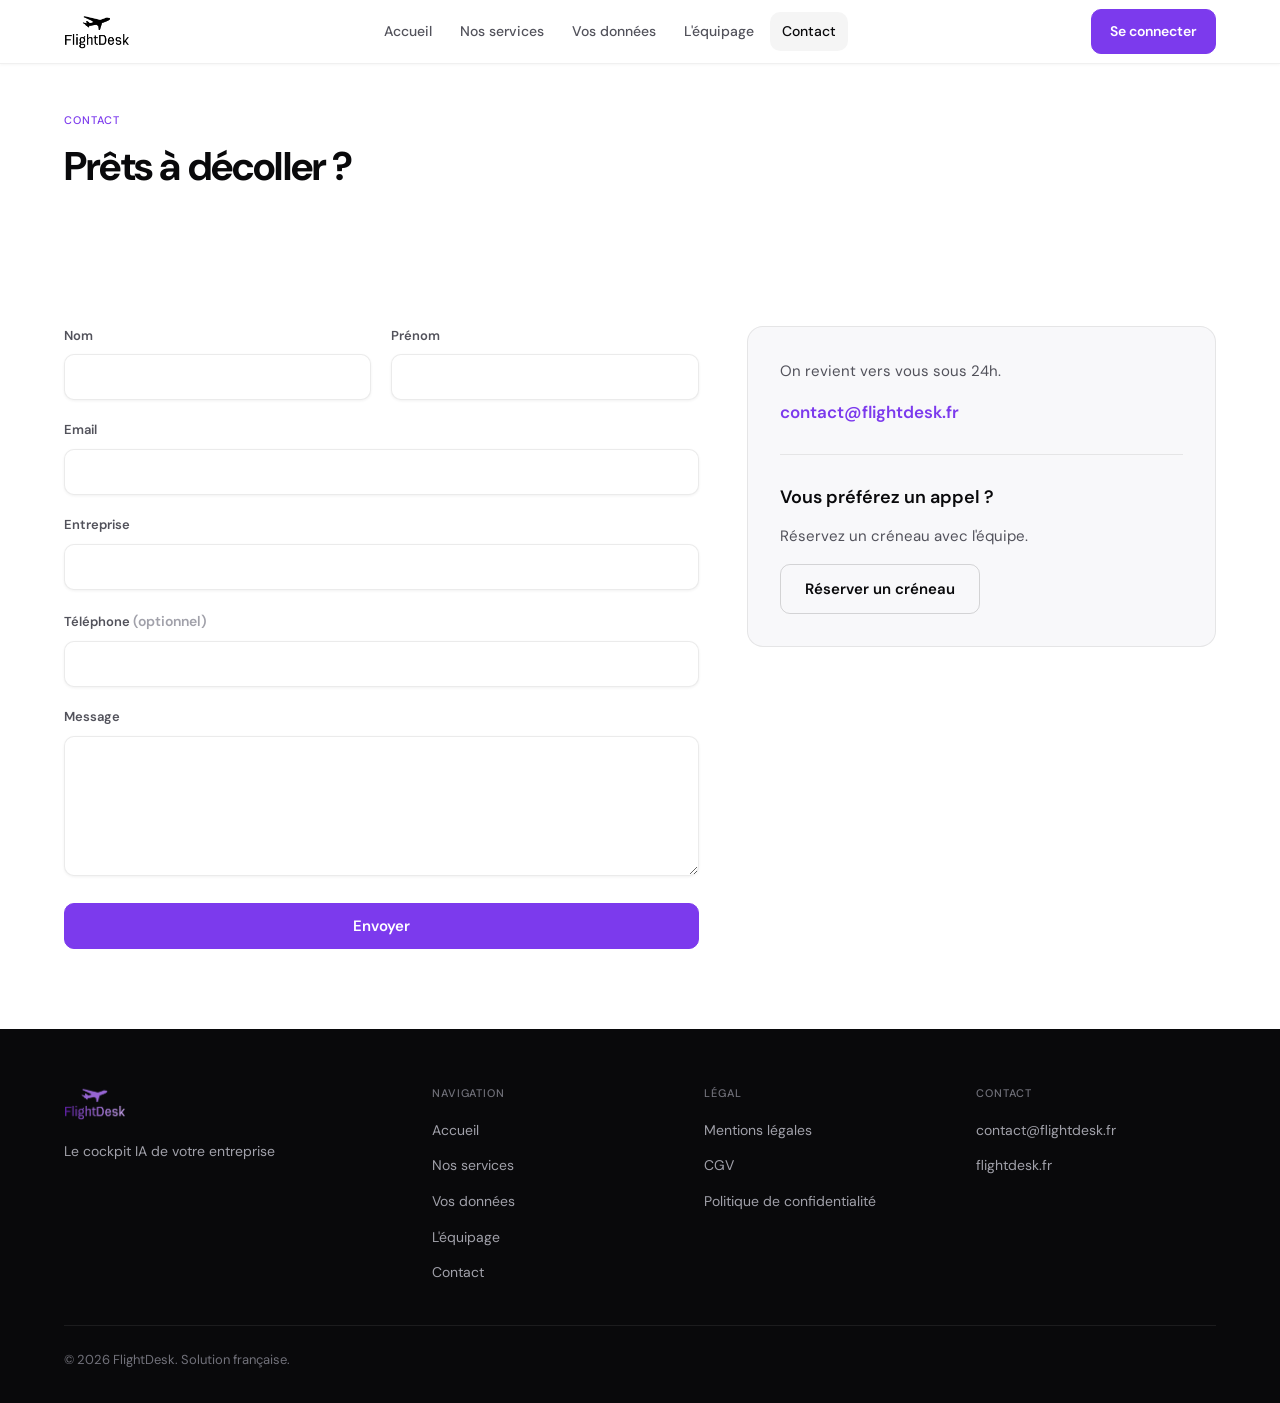
==== contact.html @ d6506a6b "fix: retrait texte Flight/Desk cockpit, cadrage hero, logo footer Co-authored-by: Cursor <cursoragen" ====
<!DOCTYPE html>
<html lang="fr">
<head>
  <meta charset="UTF-8">
  <meta name="viewport" content="width=device-width, initial-scale=1.0">
  <title>Contact | FlightDesk</title>
  <meta name="description" content="Contactez FlightDesk. Réponse sous 24h. Formulaire ou rendez-vous téléphonique.">
  <link rel="icon" type="image/png" href="favicon.png">
  <link rel="icon" type="image/x-icon" href="favicon.ico">
  <link rel="preconnect" href="https://fonts.googleapis.com">
  <link rel="preconnect" href="https://fonts.gstatic.com" crossorigin>
  <link href="https://fonts.googleapis.com/css2?family=DM+Sans:ital,opsz,wght@0,9..40,300..800;1,9..40,300..800&display=swap" rel="stylesheet">
  <link rel="stylesheet" href="style.css">
</head>
<body class="page-inner">

<header class="site-header is-scrolled">
  <div class="header-inner">
    <a href="index.html" class="logo">
      <img src="assets/logo-flightdesk.png" alt="FlightDesk" height="40">
    </a>
    <button class="nav-toggle" type="button" aria-expanded="false" aria-controls="site-nav" aria-label="Menu">
      <span></span><span></span><span></span>
    </button>
    <nav id="site-nav" class="site-nav" aria-label="Principale">
      <ul class="nav-list">
        <li><a href="index.html">Accueil</a></li>
        <li><a href="services.html">Nos services</a></li>
        <li><a href="securite.html">Vos données</a></li>
        <li><a href="equipe.html">L'équipage</a></li>
        <li><a href="contact.html" class="is-active">Contact</a></li>
      </ul>
      <a href="https://flightdesk.fr" class="btn btn-primary btn-sm header-cta-mobile" target="_blank" rel="noopener noreferrer">Se connecter</a>
    </nav>
    <a href="https://flightdesk.fr" class="btn btn-primary btn-sm header-cta" target="_blank" rel="noopener noreferrer">Se connecter</a>
  </div>
</header>

<main>
  <section class="page-hero fade-up">
    <div class="container">
      <div class="section-label">Contact</div>
      <h1 class="section-title">Prêts à décoller ?</h1>
    </div>
  </section>

  <section class="section fade-up">
    <div class="container">
      <div class="contact-layout">
        <form class="contact-form" action="#" method="post">
          <div class="form-row">
            <div class="form-group">
              <label for="nom">Nom</label>
              <input type="text" id="nom" name="nom" required autocomplete="family-name">
            </div>
            <div class="form-group">
              <label for="prenom">Prénom</label>
              <input type="text" id="prenom" name="prenom" required autocomplete="given-name">
            </div>
          </div>
          <div class="form-group">
            <label for="email">Email</label>
            <input type="email" id="email" name="email" required autocomplete="email">
          </div>
          <div class="form-group">
            <label for="entreprise">Entreprise</label>
            <input type="text" id="entreprise" name="entreprise" required autocomplete="organization">
          </div>
          <div class="form-group">
            <label for="telephone">Téléphone <span class="form-hint">(optionnel)</span></label>
            <input type="tel" id="telephone" name="telephone" autocomplete="tel">
          </div>
          <div class="form-group">
            <label for="message">Message</label>
            <textarea id="message" name="message" required></textarea>
          </div>
          <button type="button" class="btn btn-primary">Envoyer</button>
        </form>

        <aside class="contact-aside">
          <div class="contact-block">
            <p>On revient vers vous sous 24h.</p>
            <a href="mailto:contact@flightdesk.fr" class="contact-email">contact@flightdesk.fr</a>
          </div>
          <div class="contact-block">
            <h3>Vous préférez un appel ?</h3>
            <p>Réservez un créneau avec l'équipe.</p>
            <a href="#" class="btn btn-secondary">Réserver un créneau</a>
          </div>
        </aside>
      </div>
    </div>
  </section>
</main>

<footer class="site-footer">
  <div class="container">
    <div class="footer-grid">
      <div class="footer-brand">
        <a href="index.html" class="logo">
          <img src="assets/logo-flightdesk.png" alt="FlightDesk" height="36">
        </a>
        <p class="footer-tagline">Le cockpit IA de votre entreprise</p>
      </div>
      <div class="footer-links">
        <h4>Navigation</h4>
        <ul>
          <li><a href="index.html">Accueil</a></li>
          <li><a href="services.html">Nos services</a></li>
          <li><a href="securite.html">Vos données</a></li>
          <li><a href="equipe.html">L'équipage</a></li>
          <li><a href="contact.html">Contact</a></li>
        </ul>
      </div>
      <div class="footer-links">
        <h4>Légal</h4>
        <ul>
          <li><a href="#">Mentions légales</a></li>
          <li><a href="#">CGV</a></li>
          <li><a href="#">Politique de confidentialité</a></li>
        </ul>
      </div>
      <div class="footer-links">
        <h4>Contact</h4>
        <ul>
          <li><a href="mailto:contact@flightdesk.fr">contact@flightdesk.fr</a></li>
          <li><a href="https://flightdesk.fr" target="_blank" rel="noopener noreferrer">flightdesk.fr</a></li>
        </ul>
      </div>
    </div>
    <div class="footer-bottom">
      <span>© 2026 FlightDesk. Solution française.</span>
    </div>
  </div>
</footer>

<script src="main.js"></script>
</body>
</html>
---- style.css ----
/* FlightDesk · Thème clair */

*, *::before, *::after {
  box-sizing: border-box;
  margin: 0;
  padding: 0;
}

:root {
  --bg-base: #ffffff;
  --bg-alt: #f8f8fa;
  --bg-card: #ffffff;
  --bg-accent-subtle: rgba(124, 58, 237, 0.06);
  --accent: #7c3aed;
  --accent-hover: #6d28d9;
  --accent-light: #d3abfe;
  --text-primary: #09090b;
  --text-secondary: #52525b;
  --text-muted: #a1a1aa;
  --border: rgba(0, 0, 0, 0.08);
  --border-hover: rgba(124, 58, 237, 0.3);
  --shadow-card: 0 1px 3px rgba(0, 0, 0, 0.06);
  --shadow-hover: 0 4px 20px rgba(124, 58, 237, 0.08);
  --radius: 10px;
  --radius-card: 16px;
  --font: 'DM Sans', system-ui, -apple-system, sans-serif;
  --nav-h: 64px;
  --container: 1200px;
  --footer-bg: #09090b;
  --stagger-step: 80ms;
}

html {
  scroll-behavior: smooth;
}

body {
  background: var(--bg-base);
  color: var(--text-primary);
  font-family: var(--font);
  font-size: 16px;
  font-weight: 400;
  line-height: 1.6;
  overflow-x: hidden;
}

a {
  color: inherit;
  text-decoration: none;
}

img {
  max-width: 100%;
  display: block;
}

.container {
  width: 100%;
  max-width: var(--container);
  margin: 0 auto;
  padding: 0 24px;
}

/* Header */
.site-header {
  position: fixed;
  top: 0;
  left: 0;
  right: 0;
  z-index: 200;
  height: var(--nav-h);
  display: flex;
  align-items: center;
  background: transparent;
  border-bottom: 1px solid transparent;
  transition: background 0.35s ease, border-color 0.35s ease, box-shadow 0.35s ease;
}

.site-header.is-scrolled {
  background: rgba(255, 255, 255, 0.96);
  backdrop-filter: blur(12px);
  -webkit-backdrop-filter: blur(12px);
  border-bottom-color: rgba(0, 0, 0, 0.06);
  box-shadow: 0 1px 3px rgba(0, 0, 0, 0.04);
}

.header-inner {
  display: flex;
  align-items: center;
  justify-content: space-between;
  gap: 16px;
  width: 100%;
  max-width: var(--container);
  margin: 0 auto;
  padding: 0 24px;
}

.logo {
  display: inline-flex;
  align-items: center;
  flex-shrink: 0;
  line-height: 0;
}

.logo img {
  display: block;
  height: 38px;
  width: auto;
  transition: filter 0.3s ease;
}

.site-header.is-scrolled .logo img {
  filter: brightness(0);
}

.brand {
  display: inline-flex;
  align-items: center;
  gap: 10px;
  font-weight: 700;
  font-size: 18px;
  letter-spacing: -0.02em;
  flex-shrink: 0;
  transition: color 0.35s ease;
}

.brand svg {
  flex-shrink: 0;
  transition: color 0.35s ease;
}

.page-home .site-header:not(.is-scrolled) .nav-list a {
  color: rgba(255, 255, 255, 0.88);
}

.page-home .site-header:not(.is-scrolled) .nav-list a:hover,
.page-home .site-header:not(.is-scrolled) .nav-list a.is-active {
  color: #fff;
  background: rgba(255, 255, 255, 0.1);
}

.page-home .site-header:not(.is-scrolled) .nav-toggle {
  border-color: rgba(255, 255, 255, 0.25);
  color: #fff;
}

.site-header.is-scrolled .brand,
.site-header.is-scrolled .brand svg {
  color: var(--text-primary);
}

.site-header.is-scrolled .brand svg {
  color: var(--accent);
}

.page-inner .site-header .logo img {
  filter: brightness(0);
}

.nav-toggle {
  display: flex;
  flex-direction: column;
  justify-content: center;
  gap: 5px;
  width: 40px;
  height: 40px;
  padding: 8px;
  background: transparent;
  border: 1px solid var(--border);
  border-radius: var(--radius);
  cursor: pointer;
  color: var(--text-primary);
  transition: border-color 0.35s ease, color 0.35s ease;
}

.nav-toggle span {
  display: block;
  height: 2px;
  width: 100%;
  background: currentColor;
  border-radius: 1px;
  transition: transform 0.2s ease, opacity 0.2s ease;
}

.nav-toggle[aria-expanded="true"] span:nth-child(1) {
  transform: translateY(7px) rotate(45deg);
}

.nav-toggle[aria-expanded="true"] span:nth-child(2) {
  opacity: 0;
}

.nav-toggle[aria-expanded="true"] span:nth-child(3) {
  transform: translateY(-7px) rotate(-45deg);
}

.site-nav {
  display: none;
}

.site-nav.is-open {
  display: flex;
}

.nav-list {
  list-style: none;
  display: flex;
  flex-direction: column;
  gap: 4px;
}

.nav-list a {
  display: block;
  padding: 10px 14px;
  font-size: 15px;
  font-weight: 500;
  color: var(--text-secondary);
  border-radius: var(--radius);
  transition: color 0.15s ease, background 0.15s ease;
}

.nav-list a:hover,
.nav-list a.is-active {
  color: var(--text-primary);
  background: rgba(0, 0, 0, 0.04);
}

.header-cta {
  display: none;
}

.btn {
  display: inline-flex;
  align-items: center;
  justify-content: center;
  gap: 8px;
  font-family: var(--font);
  font-size: 15px;
  font-weight: 600;
  padding: 12px 24px;
  border-radius: var(--radius);
  border: 1px solid transparent;
  cursor: pointer;
  transition: background 0.15s ease, border-color 0.15s ease, transform 0.15s ease, box-shadow 0.2s ease;
  text-decoration: none;
}

.btn-primary {
  color: #fff;
  background: var(--accent);
  border-color: var(--accent);
}

.btn-primary:hover {
  background: var(--accent-hover);
  border-color: var(--accent-hover);
  transform: translateY(-1px);
  box-shadow: var(--shadow-hover);
}

.btn-secondary {
  color: var(--text-primary);
  background: transparent;
  border-color: rgba(0, 0, 0, 0.15);
}

.btn-secondary:hover {
  background: rgba(0, 0, 0, 0.03);
  border-color: rgba(0, 0, 0, 0.22);
}

.hero .btn-secondary {
  color: #fff;
  border-color: rgba(255, 255, 255, 0.35);
}

.hero .btn-secondary:hover {
  background: rgba(255, 255, 255, 0.08);
  border-color: rgba(255, 255, 255, 0.5);
}

.btn-white {
  color: var(--accent);
  background: #fff;
  border-color: #fff;
}

.btn-white:hover {
  background: #f4f4f5;
  transform: translateY(-1px);
}

.btn-sm {
  font-size: 14px;
  padding: 10px 18px;
}

@media (max-width: 899px) {
  .site-nav {
    position: fixed;
    top: var(--nav-h);
    left: 0;
    right: 0;
    bottom: 0;
    flex-direction: column;
    padding: 24px;
    background: var(--bg-base);
    border-top: 1px solid var(--border);
    overflow-y: auto;
  }

  .site-nav.is-open .header-cta-mobile {
    margin-top: auto;
    padding-top: 24px;
  }

  .site-nav.is-open {
    background: var(--bg-base);
  }

  .site-nav.is-open .nav-list a {
    color: var(--text-secondary);
  }

  .site-nav.is-open .nav-list a:hover,
  .site-nav.is-open .nav-list a.is-active {
    color: var(--text-primary);
    background: rgba(0, 0, 0, 0.04);
  }
}

@media (min-width: 900px) {
  .nav-toggle {
    display: none;
  }

  .site-nav {
    display: flex;
    align-items: center;
    gap: 8px;
    position: static;
    padding: 0;
    background: none;
    border: none;
    overflow: visible;
  }

  .nav-list {
    flex-direction: row;
    gap: 4px;
  }

  .nav-list a {
    padding: 8px 12px;
    font-size: 14px;
  }

  .header-cta {
    display: inline-flex;
  }

  .header-cta-mobile {
    display: none;
  }
}

/* Main */
.page-inner main {
  padding-top: var(--nav-h);
}

.page-home main {
  padding-top: 0;
}

/* Typography */
.section-label {
  font-size: 11px;
  font-weight: 500;
  letter-spacing: 0.08em;
  text-transform: uppercase;
  color: var(--accent);
  margin-bottom: 12px;
}

.section-title {
  font-weight: 600;
  font-size: clamp(24px, 4vw, 36px);
  line-height: 1.2;
  letter-spacing: -0.02em;
  color: var(--text-primary);
  margin-bottom: 16px;
}

.section-lead {
  font-size: 16px;
  line-height: 1.6;
  color: var(--text-secondary);
  max-width: 640px;
}

.page-hero {
  padding: 48px 0 40px;
  background: var(--bg-base);
}

.page-hero .section-title {
  font-size: clamp(28px, 4.5vw, 40px);
  font-weight: 700;
}

/* Sections */
.section {
  padding: 80px 0;
  background: var(--bg-base);
}

.section-alt {
  padding: 80px 0;
  background: var(--bg-alt);
}

.section-header {
  margin-bottom: 48px;
}

.section-header.center {
  text-align: center;
}

.section-header.center .section-lead {
  margin-left: auto;
  margin-right: auto;
}

/* Hero fullscreen */
.hero {
  position: relative;
  width: 100%;
  height: 100vh;
  min-height: 100vh;
  overflow: hidden;
  background: #05070d;
  isolation: isolate;
}

.hero-media {
  position: absolute;
  inset: 0;
  z-index: 0;
  overflow: hidden;
  pointer-events: none;
}

.hero-media iframe {
  position: absolute;
  top: 0;
  left: 50%;
  width: 100vw;
  height: 100vh;
  min-width: 177.78vh;
  min-height: 56.25vw;
  transform: translateX(-50%);
  transform-origin: top center;
  border: 0;
  pointer-events: none;
}

.hero-media-shield {
  position: absolute;
  inset: 0;
  z-index: 1;
  pointer-events: none;
}

.hero-inner {
  position: relative;
  z-index: 4;
  display: flex;
  align-items: center;
  width: 100%;
  max-width: var(--container);
  min-height: 100vh;
  margin: 0 auto;
  padding: calc(var(--nav-h) + 48px) 24px 80px;
}

.hero-copy {
  max-width: 620px;
  padding: clamp(28px, 4vw, 44px);
  border-radius: 20px;
  background: rgba(6, 8, 16, 0.55);
  backdrop-filter: blur(20px);
  -webkit-backdrop-filter: blur(20px);
  border: 1px solid rgba(255, 255, 255, 0.08);
  box-shadow: 0 24px 64px rgba(0, 0, 0, 0.35);
}

.hero-copy h1 {
  font-weight: 800;
  font-size: clamp(2rem, 5vw, 3.5rem);
  line-height: 1.05;
  letter-spacing: -0.02em;
  color: #fff;
  margin-bottom: 20px;
}

.hero-copy .hero-sub {
  font-size: clamp(1rem, 2vw, 1.125rem);
  font-weight: 400;
  line-height: 1.6;
  color: rgba(255, 255, 255, 0.75);
  margin-bottom: 32px;
  max-width: 520px;
}

.hero-cta-row {
  display: flex;
  flex-wrap: wrap;
  gap: 12px;
}

.hero-bottom-fade {
  position: absolute;
  left: 0;
  right: 0;
  bottom: 0;
  height: 120px;
  z-index: 3;
  pointer-events: none;
  background: linear-gradient(to bottom, transparent, var(--bg-base));
}

@media (max-width: 767px) {
  .hero-inner {
    align-items: flex-end;
    padding-bottom: 64px;
  }

  .hero-copy {
    width: 100%;
    max-width: 100%;
  }
}

/* Stats */
.stats-grid {
  display: grid;
  gap: 20px;
  grid-template-columns: 1fr;
}

.stat-card {
  background: var(--bg-card);
  border: 1px solid var(--border);
  border-radius: var(--radius-card);
  padding: 32px;
  box-shadow: var(--shadow-card);
}

.stat-value {
  font-size: clamp(1.75rem, 4vw, 2.5rem);
  font-weight: 800;
  letter-spacing: -0.03em;
  color: var(--accent);
  line-height: 1.1;
  margin-bottom: 10px;
}

.stat-label {
  font-size: 15px;
  color: var(--text-secondary);
  line-height: 1.55;
}

.stat-source {
  font-size: 12px;
  color: var(--text-muted);
  margin-top: 14px;
}

.highlight-box {
  margin-top: 32px;
  background: var(--bg-card);
  border: 1px solid var(--border-hover);
  border-radius: var(--radius-card);
  padding: 32px;
  box-shadow: var(--shadow-card);
}

.highlight-box h3 {
  font-size: 20px;
  font-weight: 600;
  margin-bottom: 20px;
}

.highlight-list {
  list-style: none;
  display: flex;
  flex-direction: column;
  gap: 12px;
}

.highlight-list li {
  font-size: 15px;
  color: var(--text-secondary);
  padding-left: 20px;
  position: relative;
}

.highlight-list li::before {
  content: '';
  position: absolute;
  left: 0;
  top: 0.55em;
  width: 6px;
  height: 6px;
  border-radius: 50%;
  background: var(--accent);
}

.highlight-source {
  font-size: 12px;
  color: var(--text-muted);
  margin-top: 20px;
}

@media (min-width: 768px) {
  .stats-grid {
    grid-template-columns: repeat(3, 1fr);
  }
}

/* Cards */
.cards-grid {
  display: grid;
  gap: 20px;
  grid-template-columns: 1fr;
}

.card {
  background: var(--bg-card);
  border: 1px solid var(--border);
  border-radius: var(--radius-card);
  padding: 32px;
  box-shadow: var(--shadow-card);
  transition: border-color 0.2s ease, box-shadow 0.2s ease;
}

.card:hover {
  border-color: var(--border-hover);
  box-shadow: var(--shadow-hover);
}

.card-featured {
  background: var(--bg-accent-subtle);
  border-color: rgba(124, 58, 237, 0.15);
}

.card-icon {
  width: 44px;
  height: 44px;
  display: flex;
  align-items: center;
  justify-content: center;
  border-radius: var(--radius);
  background: var(--bg-accent-subtle);
  color: var(--accent);
  margin-bottom: 16px;
  font-size: 12px;
  font-weight: 700;
  letter-spacing: 0.04em;
}

.card h3 {
  font-size: 18px;
  font-weight: 600;
  margin-bottom: 10px;
}

.card p {
  font-size: 15px;
  color: var(--text-secondary);
  line-height: 1.6;
}

@media (min-width: 640px) {
  .cards-grid.cols-2 {
    grid-template-columns: repeat(2, 1fr);
  }

  .cards-grid.cols-3 {
    grid-template-columns: repeat(3, 1fr);
  }
}

/* Steps */
.steps-grid {
  display: grid;
  gap: 24px;
  grid-template-columns: 1fr;
}

.step-card {
  background: var(--bg-card);
  border: 1px solid var(--border);
  border-radius: var(--radius-card);
  padding: 32px;
  box-shadow: var(--shadow-card);
}

.step-num {
  font-size: 48px;
  font-weight: 800;
  color: rgba(124, 58, 237, 0.15);
  line-height: 1;
  margin-bottom: 16px;
}

.step-card h3 {
  font-size: 20px;
  font-weight: 600;
  margin-bottom: 12px;
}

.step-card p {
  color: var(--text-secondary);
  font-size: 15px;
}

@media (min-width: 768px) {
  .steps-grid {
    grid-template-columns: repeat(3, 1fr);
  }
}

/* Agents detail */
.agent-detail-grid {
  display: grid;
  gap: 24px;
}

.agent-detail-card {
  background: var(--bg-card);
  border: 1px solid var(--border);
  border-radius: var(--radius-card);
  padding: 32px;
  box-shadow: var(--shadow-card);
}

.agent-detail-card .card-icon {
  margin-bottom: 20px;
}

.agent-detail-card h3 {
  font-size: 20px;
  font-weight: 600;
  margin-bottom: 12px;
}

.agent-detail-card p {
  font-size: 15px;
  color: var(--text-secondary);
  line-height: 1.65;
}

.deploy-note {
  text-align: center;
  font-size: 17px;
  color: var(--text-secondary);
  max-width: 720px;
  margin: 0 auto;
  line-height: 1.65;
}

/* Security */
.security-grid {
  display: grid;
  gap: 24px;
}

.security-card {
  background: var(--bg-card);
  border: 1px solid var(--border);
  border-radius: var(--radius-card);
  padding: 32px;
  box-shadow: var(--shadow-card);
}

.sec-badge {
  display: inline-flex;
  align-items: center;
  justify-content: center;
  min-width: 48px;
  height: 32px;
  padding: 0 12px;
  font-size: 11px;
  font-weight: 700;
  letter-spacing: 0.06em;
  text-transform: uppercase;
  color: var(--accent);
  background: var(--bg-accent-subtle);
  border: 1px solid rgba(124, 58, 237, 0.2);
  border-radius: var(--radius);
  margin-bottom: 16px;
}

.security-card h3 {
  font-size: 20px;
  font-weight: 600;
  margin-bottom: 12px;
}

.security-card p {
  font-size: 15px;
  color: var(--text-secondary);
  line-height: 1.65;
}

.french-badge {
  display: flex;
  align-items: center;
  justify-content: center;
  gap: 10px;
  margin-top: 48px;
  padding: 20px 24px;
  font-size: 15px;
  color: var(--text-secondary);
  background: var(--bg-card);
  border: 1px solid var(--border);
  border-radius: var(--radius-card);
  box-shadow: var(--shadow-card);
}

.french-flag {
  font-size: 20px;
  line-height: 1;
}

/* Team */
.team-grid {
  display: grid;
  gap: 24px;
  grid-template-columns: 1fr;
}

.team-card {
  background: var(--bg-card);
  border: 1px solid var(--border);
  border-radius: var(--radius-card);
  padding: 32px;
  box-shadow: var(--shadow-card);
  display: flex;
  flex-direction: column;
  gap: 20px;
}

.team-card-top {
  display: flex;
  gap: 20px;
  align-items: flex-start;
}

.team-avatar {
  width: 80px;
  height: 80px;
  border-radius: 50%;
  background: linear-gradient(135deg, var(--accent), #a855f7);
  display: flex;
  align-items: center;
  justify-content: center;
  font-weight: 700;
  font-size: 24px;
  color: #fff;
  flex-shrink: 0;
}

.team-name {
  font-size: 20px;
  font-weight: 600;
  margin-bottom: 4px;
}

.team-role {
  font-size: 13px;
  font-weight: 600;
  color: var(--accent);
}

.team-bio {
  font-size: 15px;
  color: var(--text-secondary);
  line-height: 1.65;
}

.team-link {
  display: inline-flex;
  align-items: center;
  gap: 8px;
  font-size: 14px;
  font-weight: 600;
  color: var(--accent);
  margin-top: auto;
}

.team-link:hover {
  color: var(--accent-hover);
}

@media (min-width: 640px) {
  .team-grid {
    grid-template-columns: repeat(2, 1fr);
  }

  .agent-detail-grid {
    grid-template-columns: repeat(2, 1fr);
  }
}

/* Contact */
.contact-layout {
  display: grid;
  gap: 48px;
  grid-template-columns: 1fr;
}

.contact-form {
  display: flex;
  flex-direction: column;
  gap: 20px;
}

.form-row {
  display: grid;
  gap: 20px;
  grid-template-columns: 1fr;
}

.form-group label {
  display: block;
  font-size: 13px;
  font-weight: 600;
  color: var(--text-secondary);
  margin-bottom: 8px;
}

.form-group input,
.form-group textarea {
  width: 100%;
  font-family: var(--font);
  font-size: 15px;
  color: var(--text-primary);
  background: var(--bg-card);
  border: 1px solid var(--border);
  border-radius: var(--radius);
  padding: 12px 16px;
  box-shadow: var(--shadow-card);
  transition: border-color 0.15s ease;
}

.form-group input:focus,
.form-group textarea:focus {
  outline: none;
  border-color: var(--border-hover);
}

.form-group textarea {
  min-height: 140px;
  resize: vertical;
}

.form-hint {
  font-size: 14px;
  color: var(--text-muted);
}

.contact-aside {
  background: var(--bg-alt);
  border: 1px solid var(--border);
  border-radius: var(--radius-card);
  padding: 32px;
}

.contact-aside h3 {
  font-size: 18px;
  font-weight: 600;
  margin-bottom: 12px;
}

.contact-aside p {
  color: var(--text-secondary);
  font-size: 15px;
  margin-bottom: 16px;
}

.contact-aside .contact-block + .contact-block {
  margin-top: 28px;
  padding-top: 28px;
  border-top: 1px solid var(--border);
}

.contact-email {
  font-size: 17px;
  font-weight: 600;
  color: var(--accent);
}

.contact-email:hover {
  color: var(--accent-hover);
}

@media (min-width: 768px) {
  .form-row {
    grid-template-columns: 1fr 1fr;
  }

  .contact-layout {
    grid-template-columns: 1.15fr 0.85fr;
    align-items: start;
  }
}

/* CTA violet */
.cta-violet {
  padding: 80px 0;
  background: var(--accent);
  text-align: center;
}

.cta-violet .section-title {
  color: #fff;
  margin-bottom: 24px;
}

.cta-violet .section-lead {
  color: rgba(255, 255, 255, 0.85);
  margin: 0 auto 28px;
}

/* Footer dark */
.site-footer {
  background: var(--footer-bg);
  color: #fafafa;
  padding: 56px 0 32px;
}

.site-footer .brand {
  color: #fff;
}

.site-footer .brand svg {
  color: var(--accent-light);
}

.site-footer .logo img {
  height: 36px;
  width: auto;
  filter: none;
}

.footer-grid {
  display: grid;
  gap: 32px;
  grid-template-columns: 1fr;
  margin-bottom: 40px;
}

.footer-tagline {
  font-size: 14px;
  color: #a1a1aa;
  max-width: 280px;
  margin-top: 12px;
  line-height: 1.5;
}

.footer-links h4 {
  font-size: 11px;
  font-weight: 500;
  letter-spacing: 0.08em;
  text-transform: uppercase;
  color: #71717a;
  margin-bottom: 14px;
}

.footer-links ul {
  list-style: none;
  display: flex;
  flex-direction: column;
  gap: 10px;
}

.footer-links a,
.footer-links span {
  font-size: 14px;
  color: #a1a1aa;
}

.footer-links a:hover {
  color: #fff;
}

.footer-bottom {
  display: flex;
  flex-wrap: wrap;
  gap: 12px 24px;
  justify-content: space-between;
  align-items: center;
  padding-top: 24px;
  border-top: 1px solid rgba(255, 255, 255, 0.08);
  font-size: 13px;
  color: #71717a;
}

@media (min-width: 768px) {
  .footer-grid {
    grid-template-columns: 1.4fr 1fr 1fr 1fr;
  }
}

/* Scroll animations */
.fade-up {
  opacity: 0;
  transform: translateY(24px);
  transition: opacity 0.55s ease, transform 0.55s ease;
}

.fade-up.is-inview {
  opacity: 1;
  transform: translateY(0);
}

.stagger-children > * {
  opacity: 0;
  transform: translateY(20px);
  transition: opacity 0.5s ease, transform 0.5s ease;
}

.stagger-children.is-inview > * {
  opacity: 1;
  transform: translateY(0);
}

.stagger-children.is-inview > *:nth-child(1) { transition-delay: calc(var(--stagger-step) * 0); }
.stagger-children.is-inview > *:nth-child(2) { transition-delay: calc(var(--stagger-step) * 1); }
.stagger-children.is-inview > *:nth-child(3) { transition-delay: calc(var(--stagger-step) * 2); }
.stagger-children.is-inview > *:nth-child(4) { transition-delay: calc(var(--stagger-step) * 3); }
.stagger-children.is-inview > *:nth-child(5) { transition-delay: calc(var(--stagger-step) * 4); }
.stagger-children.is-inview > *:nth-child(6) { transition-delay: calc(var(--stagger-step) * 5); }
.stagger-children.is-inview > *:nth-child(7) { transition-delay: calc(var(--stagger-step) * 6); }
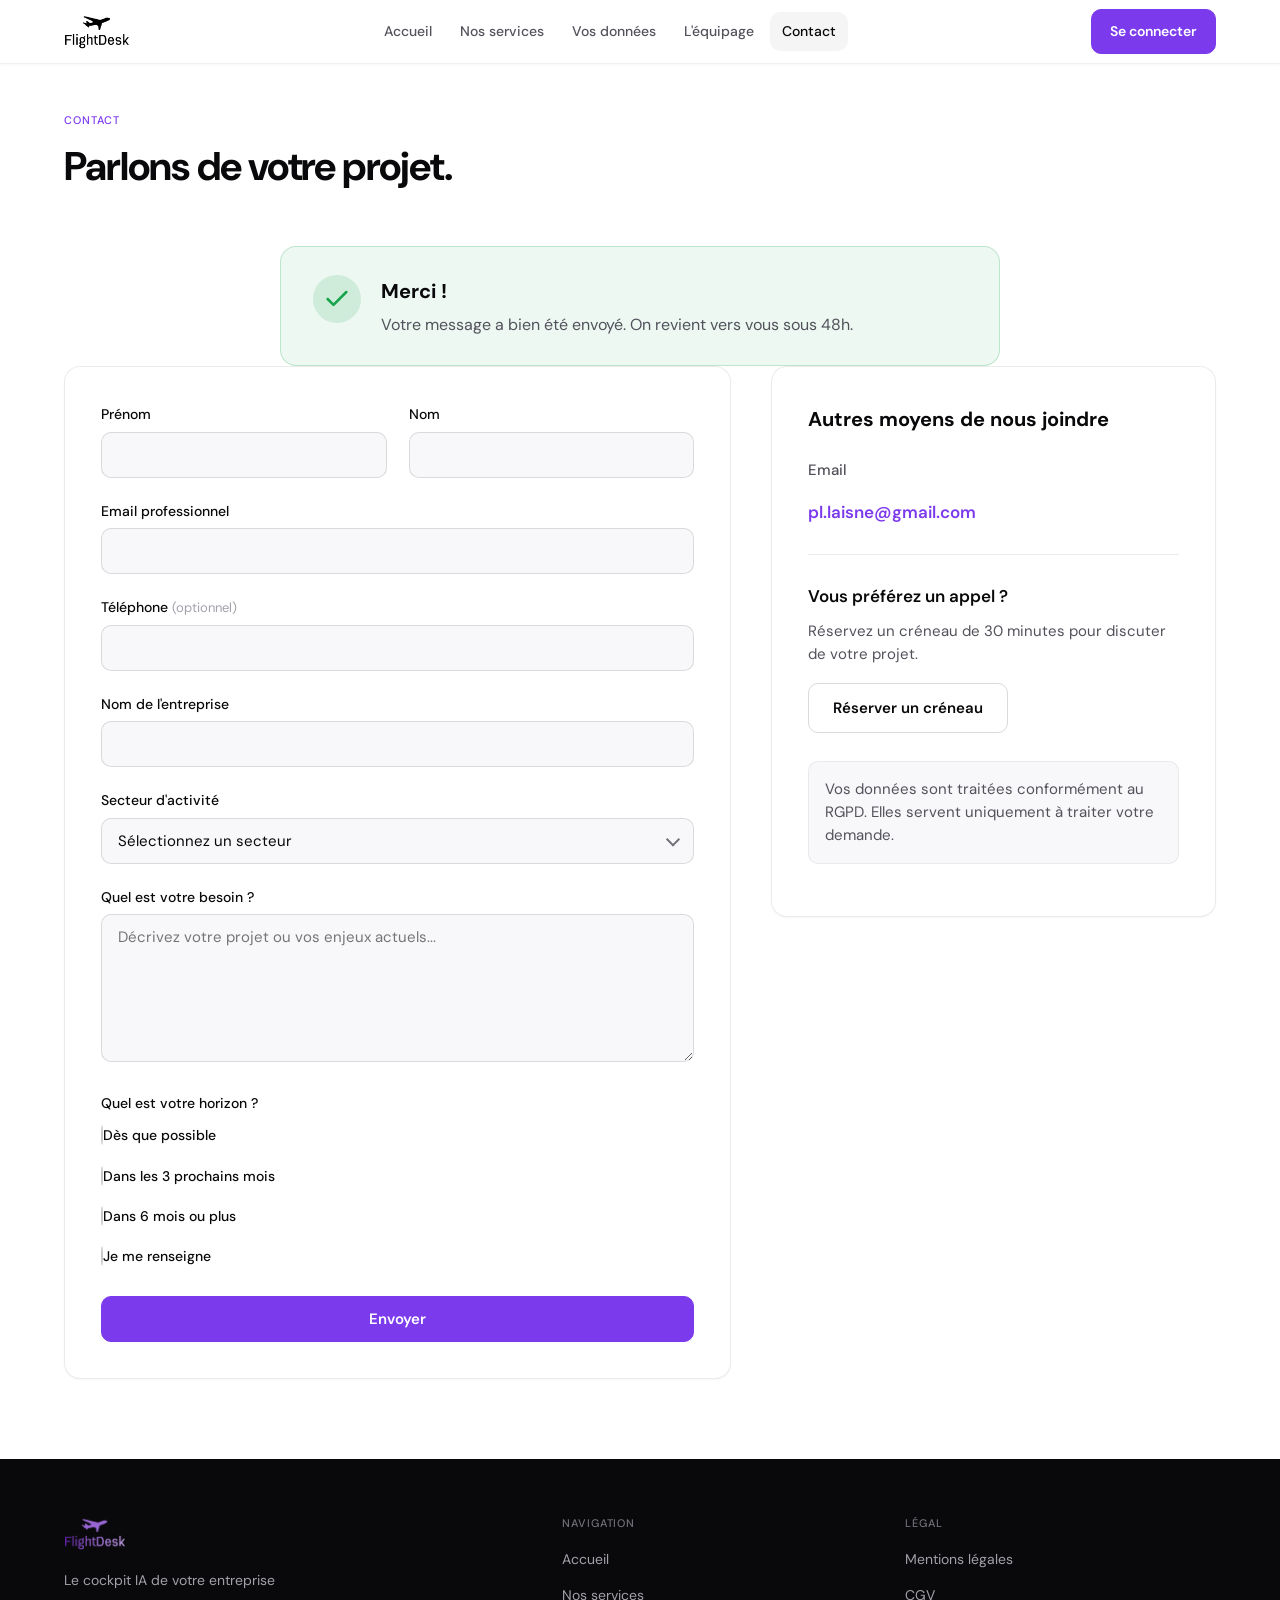
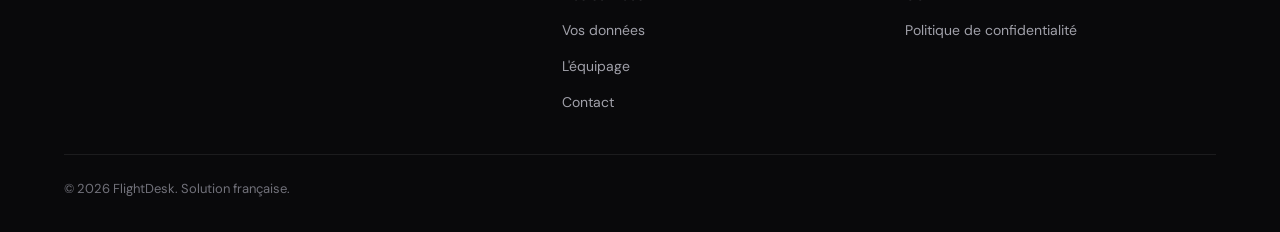
==== commit 41816426: "feat: page contact avec formulaire structuré + correction footer Co-authored-by: Cursor <cursoragent" ====
--- a/contact.html
+++ b/contact.html
@@ -4,7 +4,7 @@
   <meta charset="UTF-8">
   <meta name="viewport" content="width=device-width, initial-scale=1.0">
   <title>Contact | FlightDesk</title>
-  <meta name="description" content="Contactez FlightDesk. Réponse sous 24h. Formulaire ou rendez-vous téléphonique.">
+  <meta name="description" content="Contactez FlightDesk pour discuter de votre projet. Réponse sous 48h.">
   <link rel="icon" type="image/png" href="favicon.png">
   <link rel="icon" type="image/x-icon" href="favicon.ico">
   <link rel="preconnect" href="https://fonts.googleapis.com">
@@ -40,53 +40,128 @@
   <section class="page-hero fade-up">
     <div class="container">
       <div class="section-label">Contact</div>
-      <h1 class="section-title">Prêts à décoller ?</h1>
+      <h1 class="section-title">Parlons de votre projet.</h1>
     </div>
   </section>
 
-  <section class="section fade-up">
+  <section class="section contact-section fade-up">
     <div class="container">
-      <div class="contact-layout">
-        <form class="contact-form" action="#" method="post">
+      <!-- Affiché après redirection Formspree (?sent=1) -->
+      <div id="contact-success" class="contact-success" hidden role="status" aria-live="polite">
+        <div class="contact-success-icon" aria-hidden="true">
+          <svg width="28" height="28" viewBox="0 0 24 24" fill="none" xmlns="http://www.w3.org/2000/svg">
+            <path d="M20 6L9 17l-5-5" stroke="currentColor" stroke-width="2.2" stroke-linecap="round" stroke-linejoin="round"/>
+          </svg>
+        </div>
+        <div>
+          <h2 class="contact-success-title">Merci !</h2>
+          <p class="contact-success-text">Votre message a bien été envoyé. On revient vers vous sous 48h.</p>
+        </div>
+      </div>
+
+      <div id="contact-form-wrap" class="contact-layout">
+        <!--
+          Formspree : créer un compte sur https://formspree.io,
+          créer un formulaire, puis remplacer xplaceholder par votre ID (ex. xyzabcde).
+        -->
+        <form
+          class="contact-form contact-card"
+          action="https://formspree.io/f/xplaceholder"
+          method="POST"
+        >
+          <input type="hidden" name="_next" id="form-next" value="">
+          <input type="hidden" name="_subject" value="Nouvelle demande — FlightDesk">
+
           <div class="form-row">
+            <div class="form-group">
+              <label for="prenom">Prénom</label>
+              <input type="text" id="prenom" name="prenom" required autocomplete="given-name">
+            </div>
             <div class="form-group">
               <label for="nom">Nom</label>
               <input type="text" id="nom" name="nom" required autocomplete="family-name">
             </div>
-            <div class="form-group">
-              <label for="prenom">Prénom</label>
-              <input type="text" id="prenom" name="prenom" required autocomplete="given-name">
-            </div>
-          </div>
-          <div class="form-group">
-            <label for="email">Email</label>
+          </div>
+
+          <div class="form-group">
+            <label for="email">Email professionnel</label>
             <input type="email" id="email" name="email" required autocomplete="email">
           </div>
-          <div class="form-group">
-            <label for="entreprise">Entreprise</label>
-            <input type="text" id="entreprise" name="entreprise" required autocomplete="organization">
-          </div>
+
           <div class="form-group">
             <label for="telephone">Téléphone <span class="form-hint">(optionnel)</span></label>
             <input type="tel" id="telephone" name="telephone" autocomplete="tel">
           </div>
-          <div class="form-group">
-            <label for="message">Message</label>
-            <textarea id="message" name="message" required></textarea>
-          </div>
-          <button type="button" class="btn btn-primary">Envoyer</button>
+
+          <div class="form-group">
+            <label for="entreprise">Nom de l'entreprise</label>
+            <input type="text" id="entreprise" name="entreprise" required autocomplete="organization">
+          </div>
+
+          <div class="form-group">
+            <label for="secteur">Secteur d'activité</label>
+            <div class="select-wrap">
+              <select id="secteur" name="secteur" required>
+                <option value="" disabled selected>Sélectionnez un secteur</option>
+                <option value="Industrie">Industrie</option>
+                <option value="Immobilier">Immobilier</option>
+                <option value="Automobile">Automobile</option>
+                <option value="Construction">Construction</option>
+                <option value="Distribution alimentaire">Distribution alimentaire</option>
+                <option value="Santé">Santé</option>
+                <option value="Finance">Finance</option>
+                <option value="Autre">Autre</option>
+              </select>
+            </div>
+          </div>
+
+          <div class="form-group">
+            <label for="besoin">Quel est votre besoin ?</label>
+            <textarea id="besoin" name="besoin" required placeholder="Décrivez votre projet ou vos enjeux actuels..."></textarea>
+          </div>
+
+          <fieldset class="form-group form-fieldset">
+            <legend>Quel est votre horizon ?</legend>
+            <div class="radio-group">
+              <label class="radio-label">
+                <input type="radio" name="horizon" value="Dès que possible" required>
+                <span class="radio-ui"></span>
+                <span>Dès que possible</span>
+              </label>
+              <label class="radio-label">
+                <input type="radio" name="horizon" value="Dans les 3 prochains mois">
+                <span class="radio-ui"></span>
+                <span>Dans les 3 prochains mois</span>
+              </label>
+              <label class="radio-label">
+                <input type="radio" name="horizon" value="Dans 6 mois ou plus">
+                <span class="radio-ui"></span>
+                <span>Dans 6 mois ou plus</span>
+              </label>
+              <label class="radio-label">
+                <input type="radio" name="horizon" value="Je me renseigne">
+                <span class="radio-ui"></span>
+                <span>Je me renseigne</span>
+              </label>
+            </div>
+          </fieldset>
+
+          <button type="submit" class="btn btn-primary">Envoyer</button>
         </form>
 
-        <aside class="contact-aside">
+        <aside class="contact-aside contact-card">
+          <h2 class="contact-aside-title">Autres moyens de nous joindre</h2>
           <div class="contact-block">
-            <p>On revient vers vous sous 24h.</p>
-            <a href="mailto:contact@flightdesk.fr" class="contact-email">contact@flightdesk.fr</a>
+            <p class="contact-block-label">Email</p>
+            <!-- Remplacer par contact@flightdesk.fr lorsque la boîte est active -->
+            <a href="mailto:pl.laisne@gmail.com" class="contact-email">pl.laisne@gmail.com</a>
           </div>
           <div class="contact-block">
             <h3>Vous préférez un appel ?</h3>
-            <p>Réservez un créneau avec l'équipe.</p>
+            <p>Réservez un créneau de 30 minutes pour discuter de votre projet.</p>
             <a href="#" class="btn btn-secondary">Réserver un créneau</a>
           </div>
+          <p class="contact-rgpd">Vos données sont traitées conformément au RGPD. Elles servent uniquement à traiter votre demande.</p>
         </aside>
       </div>
     </div>
@@ -120,13 +195,6 @@
           <li><a href="#">Politique de confidentialité</a></li>
         </ul>
       </div>
-      <div class="footer-links">
-        <h4>Contact</h4>
-        <ul>
-          <li><a href="mailto:contact@flightdesk.fr">contact@flightdesk.fr</a></li>
-          <li><a href="https://flightdesk.fr" target="_blank" rel="noopener noreferrer">flightdesk.fr</a></li>
-        </ul>
-      </div>
     </div>
     <div class="footer-bottom">
       <span>© 2026 FlightDesk. Solution française.</span>
@@ -135,5 +203,19 @@
 </footer>
 
 <script src="main.js"></script>
+<script>
+(function () {
+  var next = document.getElementById('form-next');
+  if (next) {
+    next.value = window.location.href.split('?')[0] + '?sent=1';
+  }
+  if (new URLSearchParams(window.location.search).get('sent') === '1') {
+    var success = document.getElementById('contact-success');
+    var wrap = document.getElementById('contact-form-wrap');
+    if (success) success.hidden = false;
+    if (wrap) wrap.hidden = true;
+  }
+})();
+</script>
 </body>
 </html>
--- a/style.css
+++ b/style.css
@@ -918,85 +918,227 @@
 }
 
 /* Contact */
+.contact-section {
+  padding-top: 0;
+}
+
 .contact-layout {
   display: grid;
-  gap: 48px;
+  gap: 32px;
   grid-template-columns: 1fr;
 }
 
+.contact-card {
+  background: #fff;
+  border: 1px solid rgba(0, 0, 0, 0.08);
+  border-radius: 16px;
+  padding: clamp(24px, 4vw, 36px);
+  box-shadow: 0 1px 2px rgba(0, 0, 0, 0.04);
+}
+
 .contact-form {
   display: flex;
   flex-direction: column;
-  gap: 20px;
+  gap: 22px;
 }
 
 .form-row {
   display: grid;
-  gap: 20px;
+  gap: 22px;
   grid-template-columns: 1fr;
 }
 
-.form-group label {
+.form-group label,
+.form-fieldset legend {
   display: block;
-  font-size: 13px;
-  font-weight: 600;
-  color: var(--text-secondary);
-  margin-bottom: 8px;
+  font-size: 14px;
+  font-weight: 500;
+  color: #09090b;
+  margin-bottom: 6px;
+}
+
+.form-fieldset {
+  border: 0;
+  padding: 0;
+  margin: 0;
+}
+
+.form-fieldset legend {
+  padding: 0;
 }
 
 .form-group input,
-.form-group textarea {
+.form-group textarea,
+.form-group select {
   width: 100%;
   font-family: var(--font);
   font-size: 15px;
   color: var(--text-primary);
-  background: var(--bg-card);
-  border: 1px solid var(--border);
-  border-radius: var(--radius);
+  background: #f8f8fa;
+  border: 1px solid rgba(0, 0, 0, 0.12);
+  border-radius: 10px;
   padding: 12px 16px;
-  box-shadow: var(--shadow-card);
-  transition: border-color 0.15s ease;
+  transition: border-color 0.15s ease, box-shadow 0.15s ease;
 }
 
 .form-group input:focus,
-.form-group textarea:focus {
+.form-group textarea:focus,
+.form-group select:focus {
   outline: none;
-  border-color: var(--border-hover);
+  border-color: #7c3aed;
+  box-shadow: 0 0 0 3px rgba(124, 58, 237, 0.12);
 }
 
 .form-group textarea {
-  min-height: 140px;
+  min-height: 148px;
   resize: vertical;
 }
 
 .form-hint {
-  font-size: 14px;
+  font-size: 13px;
+  font-weight: 400;
   color: var(--text-muted);
 }
 
-.contact-aside {
-  background: var(--bg-alt);
-  border: 1px solid var(--border);
-  border-radius: var(--radius-card);
-  padding: 32px;
+.select-wrap {
+  position: relative;
+}
+
+.select-wrap::after {
+  content: "";
+  position: absolute;
+  right: 16px;
+  top: 50%;
+  width: 10px;
+  height: 10px;
+  border-right: 2px solid #71717a;
+  border-bottom: 2px solid #71717a;
+  transform: translateY(-65%) rotate(45deg);
+  pointer-events: none;
+}
+
+.form-group select {
+  appearance: none;
+  -webkit-appearance: none;
+  padding-right: 40px;
+  cursor: pointer;
+}
+
+.radio-group {
+  display: flex;
+  flex-direction: column;
+  gap: 12px;
+  margin-top: 4px;
+}
+
+.radio-label {
+  display: flex;
+  align-items: center;
+  gap: 12px;
+  font-size: 15px;
+  font-weight: 400;
+  color: var(--text-secondary);
+  cursor: pointer;
+}
+
+.radio-label input {
+  position: absolute;
+  opacity: 0;
+  width: 0;
+  height: 0;
+  pointer-events: none;
+}
+
+.radio-ui {
+  flex-shrink: 0;
+  width: 20px;
+  height: 20px;
+  border: 1.5px solid rgba(0, 0, 0, 0.2);
+  border-radius: 50%;
+  background: #f8f8fa;
+  transition: border-color 0.15s ease, box-shadow 0.15s ease;
+}
+
+.radio-label input:focus-visible + .radio-ui {
+  box-shadow: 0 0 0 3px rgba(124, 58, 237, 0.12);
+  border-color: #7c3aed;
+}
+
+.radio-label input:checked + .radio-ui {
+  border-color: #7c3aed;
+  border-width: 6px;
+  background: #fff;
+}
+
+.contact-success {
+  display: flex;
+  align-items: flex-start;
+  gap: 20px;
+  max-width: 720px;
+  margin: 0 auto 0;
+  padding: 28px 32px;
+  background: rgba(22, 163, 74, 0.08);
+  border: 1px solid rgba(22, 163, 74, 0.22);
+  border-radius: 16px;
+}
+
+.contact-success-icon {
+  flex-shrink: 0;
+  display: flex;
+  align-items: center;
+  justify-content: center;
+  width: 48px;
+  height: 48px;
+  border-radius: 50%;
+  background: rgba(22, 163, 74, 0.14);
+  color: #16a34a;
+}
+
+.contact-success-title {
+  font-size: 20px;
+  font-weight: 700;
+  color: #09090b;
+  margin-bottom: 6px;
+}
+
+.contact-success-text {
+  font-size: 16px;
+  line-height: 1.55;
+  color: var(--text-secondary);
+}
+
+.contact-aside-title {
+  font-size: 20px;
+  font-weight: 700;
+  color: #09090b;
+  margin-bottom: 24px;
 }
 
 .contact-aside h3 {
-  font-size: 18px;
+  font-size: 17px;
   font-weight: 600;
-  margin-bottom: 12px;
+  color: #09090b;
+  margin-bottom: 10px;
+}
+
+.contact-block-label {
+  font-size: 13px;
+  font-weight: 500;
+  color: var(--text-muted);
+  margin-bottom: 6px;
 }
 
 .contact-aside p {
   color: var(--text-secondary);
   font-size: 15px;
+  line-height: 1.55;
   margin-bottom: 16px;
 }
 
 .contact-aside .contact-block + .contact-block {
   margin-top: 28px;
   padding-top: 28px;
-  border-top: 1px solid var(--border);
+  border-top: 1px solid rgba(0, 0, 0, 0.08);
 }
 
 .contact-email {
@@ -1009,14 +1151,26 @@
   color: var(--accent-hover);
 }
 
+.contact-rgpd {
+  margin-top: 28px;
+  padding: 16px;
+  font-size: 13px;
+  line-height: 1.5;
+  color: var(--text-muted);
+  background: #f8f8fa;
+  border-radius: 10px;
+  border: 1px solid rgba(0, 0, 0, 0.06);
+}
+
 @media (min-width: 768px) {
   .form-row {
     grid-template-columns: 1fr 1fr;
   }
 
   .contact-layout {
-    grid-template-columns: 1.15fr 0.85fr;
+    grid-template-columns: 1.2fr 0.8fr;
     align-items: start;
+    gap: 40px;
   }
 }
 
@@ -1113,7 +1267,7 @@
 
 @media (min-width: 768px) {
   .footer-grid {
-    grid-template-columns: 1.4fr 1fr 1fr 1fr;
+    grid-template-columns: 1.5fr 1fr 1fr;
   }
 }
 
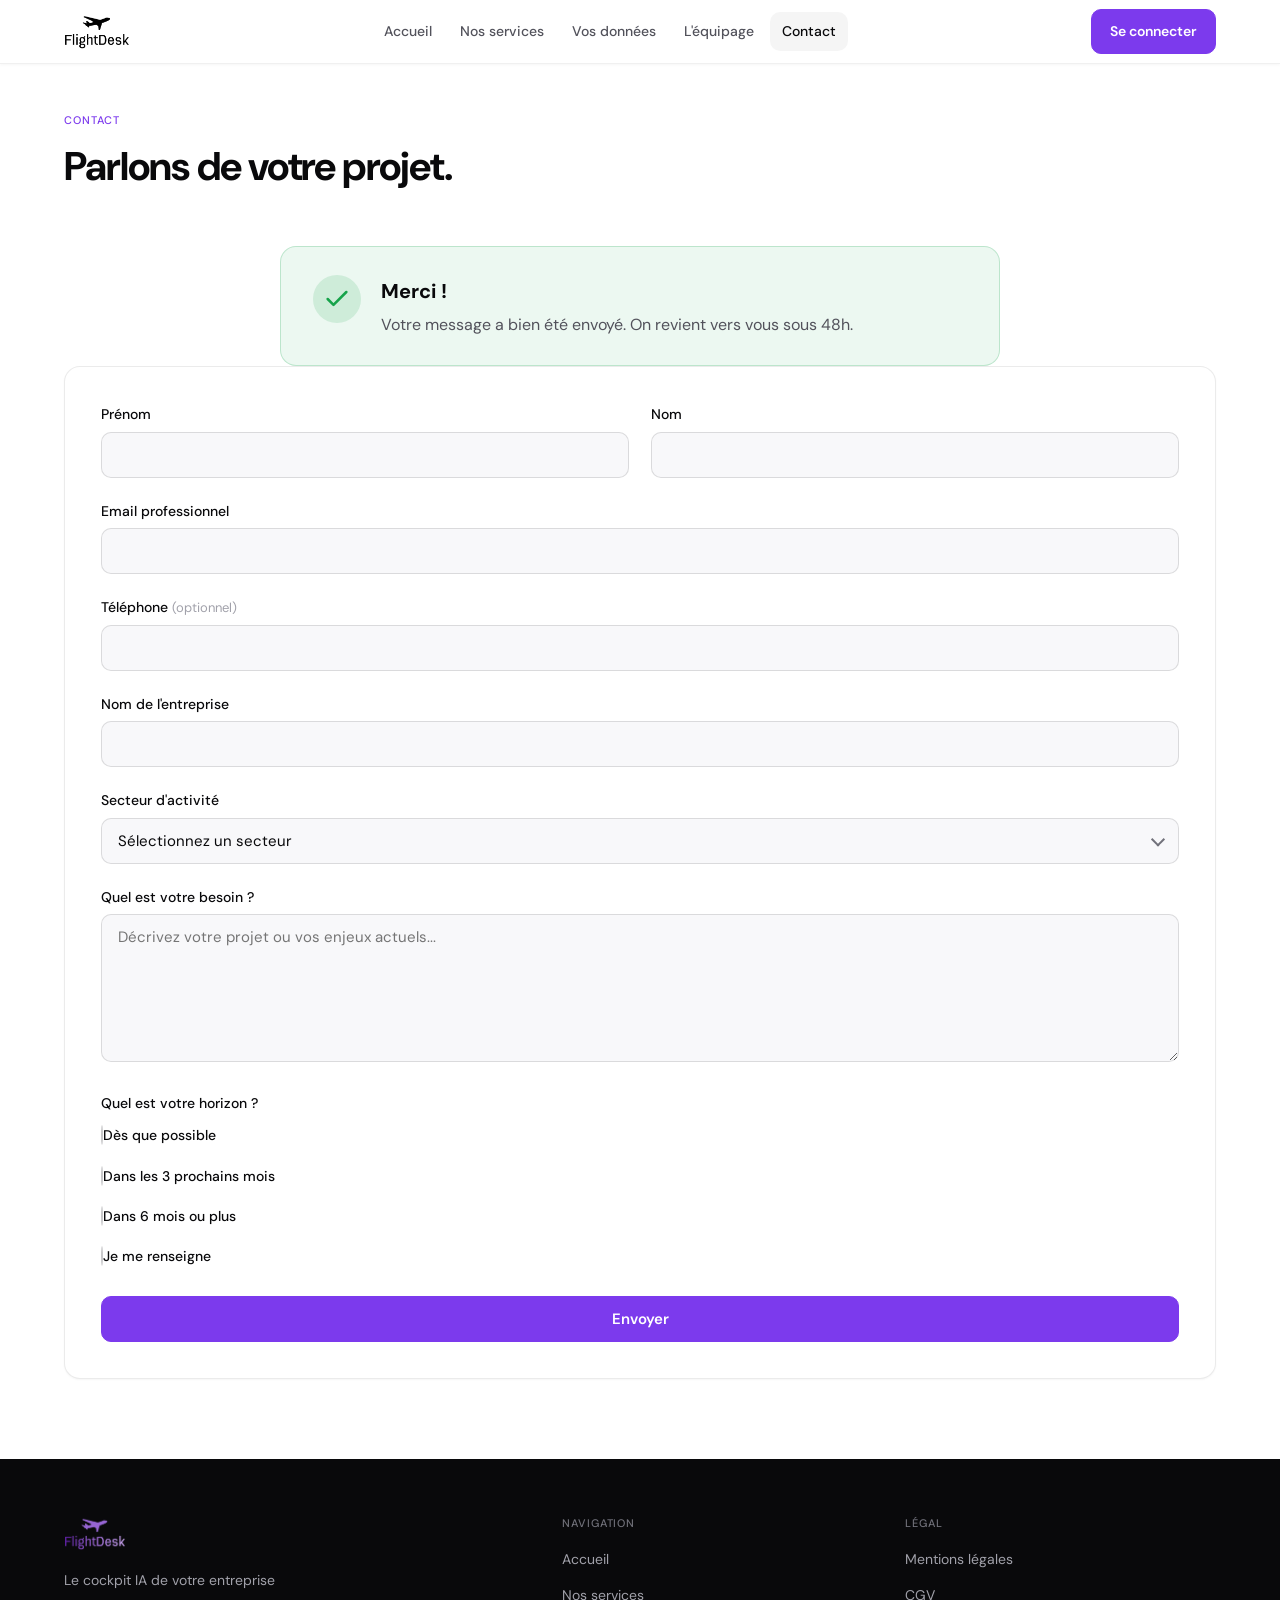
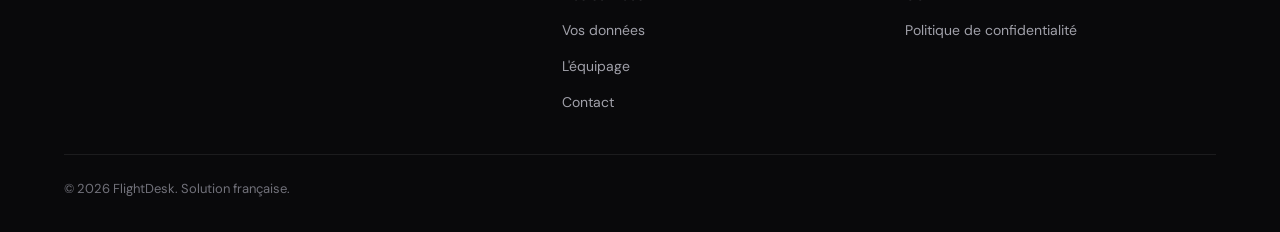
==== commit 454c5e8c: "feat: photos équipage Paul et Valentin, retrait bloc contact alternatif Co-authored-by: Cursor <curs" ====
--- a/contact.html
+++ b/contact.html
@@ -59,14 +59,10 @@
         </div>
       </div>
 
-      <div id="contact-form-wrap" class="contact-layout">
-        <!--
-          Formspree : créer un compte sur https://formspree.io,
-          créer un formulaire, puis remplacer xplaceholder par votre ID (ex. xyzabcde).
-        -->
+      <div id="contact-form-wrap">
         <form
           class="contact-form contact-card"
-          action="https://formspree.io/f/xplaceholder"
+          action="https://formspree.io/f/xvzykkyl"
           method="POST"
         >
           <input type="hidden" name="_next" id="form-next" value="">
@@ -148,21 +144,6 @@
 
           <button type="submit" class="btn btn-primary">Envoyer</button>
         </form>
-
-        <aside class="contact-aside contact-card">
-          <h2 class="contact-aside-title">Autres moyens de nous joindre</h2>
-          <div class="contact-block">
-            <p class="contact-block-label">Email</p>
-            <!-- Remplacer par contact@flightdesk.fr lorsque la boîte est active -->
-            <a href="mailto:pl.laisne@gmail.com" class="contact-email">pl.laisne@gmail.com</a>
-          </div>
-          <div class="contact-block">
-            <h3>Vous préférez un appel ?</h3>
-            <p>Réservez un créneau de 30 minutes pour discuter de votre projet.</p>
-            <a href="#" class="btn btn-secondary">Réserver un créneau</a>
-          </div>
-          <p class="contact-rgpd">Vos données sont traitées conformément au RGPD. Elles servent uniquement à traiter votre demande.</p>
-        </aside>
       </div>
     </div>
   </section>
--- a/style.css
+++ b/style.css
@@ -865,14 +865,9 @@
   width: 80px;
   height: 80px;
   border-radius: 50%;
-  background: linear-gradient(135deg, var(--accent), #a855f7);
-  display: flex;
-  align-items: center;
-  justify-content: center;
-  font-weight: 700;
-  font-size: 24px;
-  color: #fff;
+  object-fit: cover;
   flex-shrink: 0;
+  display: block;
 }
 
 .team-name {
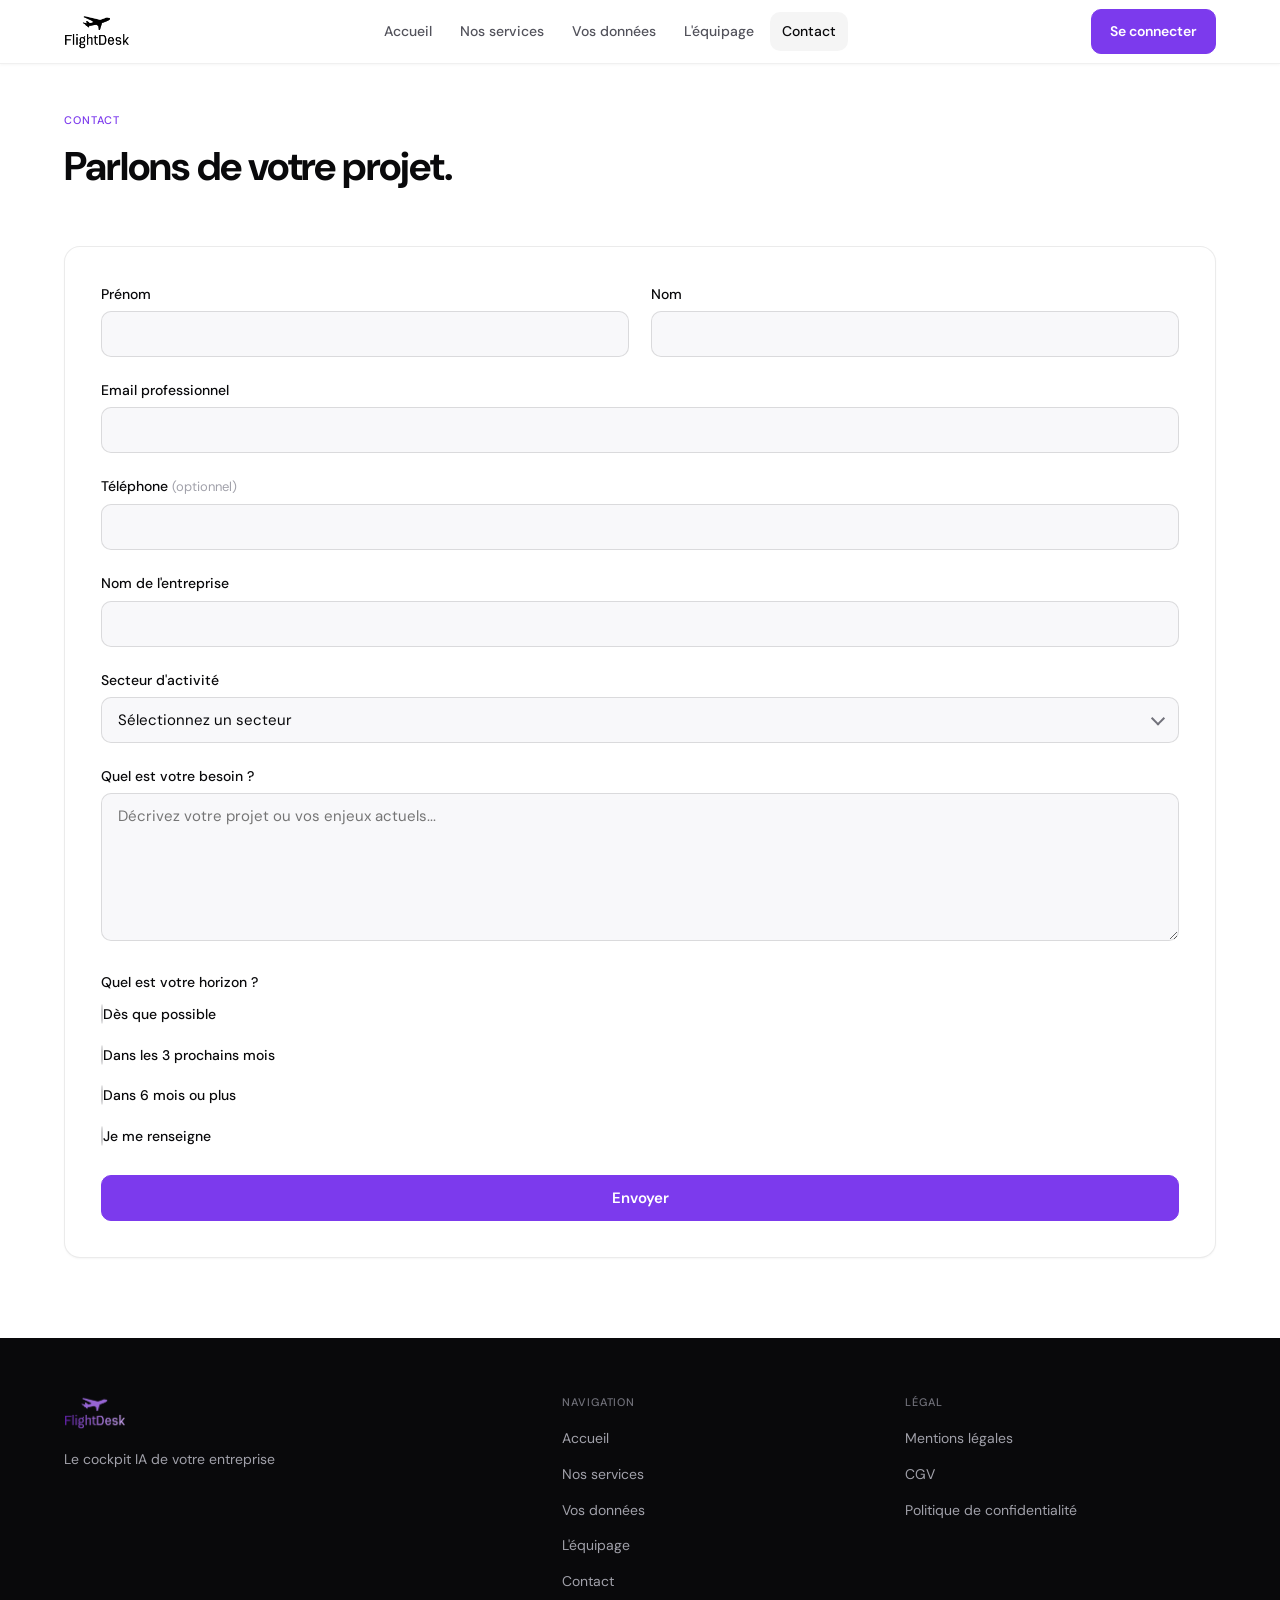
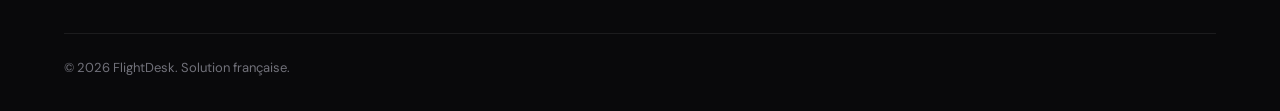
==== commit c16a5ae5: "fix: liens Se connecter vers app et retrait message contact vert Pointe les CTA header de l'accueil " ====
--- a/contact.html
+++ b/contact.html
@@ -46,26 +46,12 @@
 
   <section class="section contact-section fade-up">
     <div class="container">
-      <!-- Affiché après redirection Formspree (?sent=1) -->
-      <div id="contact-success" class="contact-success" hidden role="status" aria-live="polite">
-        <div class="contact-success-icon" aria-hidden="true">
-          <svg width="28" height="28" viewBox="0 0 24 24" fill="none" xmlns="http://www.w3.org/2000/svg">
-            <path d="M20 6L9 17l-5-5" stroke="currentColor" stroke-width="2.2" stroke-linecap="round" stroke-linejoin="round"/>
-          </svg>
-        </div>
-        <div>
-          <h2 class="contact-success-title">Merci !</h2>
-          <p class="contact-success-text">Votre message a bien été envoyé. On revient vers vous sous 48h.</p>
-        </div>
-      </div>
-
       <div id="contact-form-wrap">
         <form
           class="contact-form contact-card"
           action="https://formspree.io/f/xvzykkyl"
           method="POST"
         >
-          <input type="hidden" name="_next" id="form-next" value="">
           <input type="hidden" name="_subject" value="Nouvelle demande — FlightDesk">
 
           <div class="form-row">
@@ -184,19 +170,5 @@
 </footer>
 
 <script src="main.js"></script>
-<script>
-(function () {
-  var next = document.getElementById('form-next');
-  if (next) {
-    next.value = window.location.href.split('?')[0] + '?sent=1';
-  }
-  if (new URLSearchParams(window.location.search).get('sent') === '1') {
-    var success = document.getElementById('contact-success');
-    var wrap = document.getElementById('contact-form-wrap');
-    if (success) success.hidden = false;
-    if (wrap) wrap.hidden = true;
-  }
-})();
-</script>
 </body>
 </html>
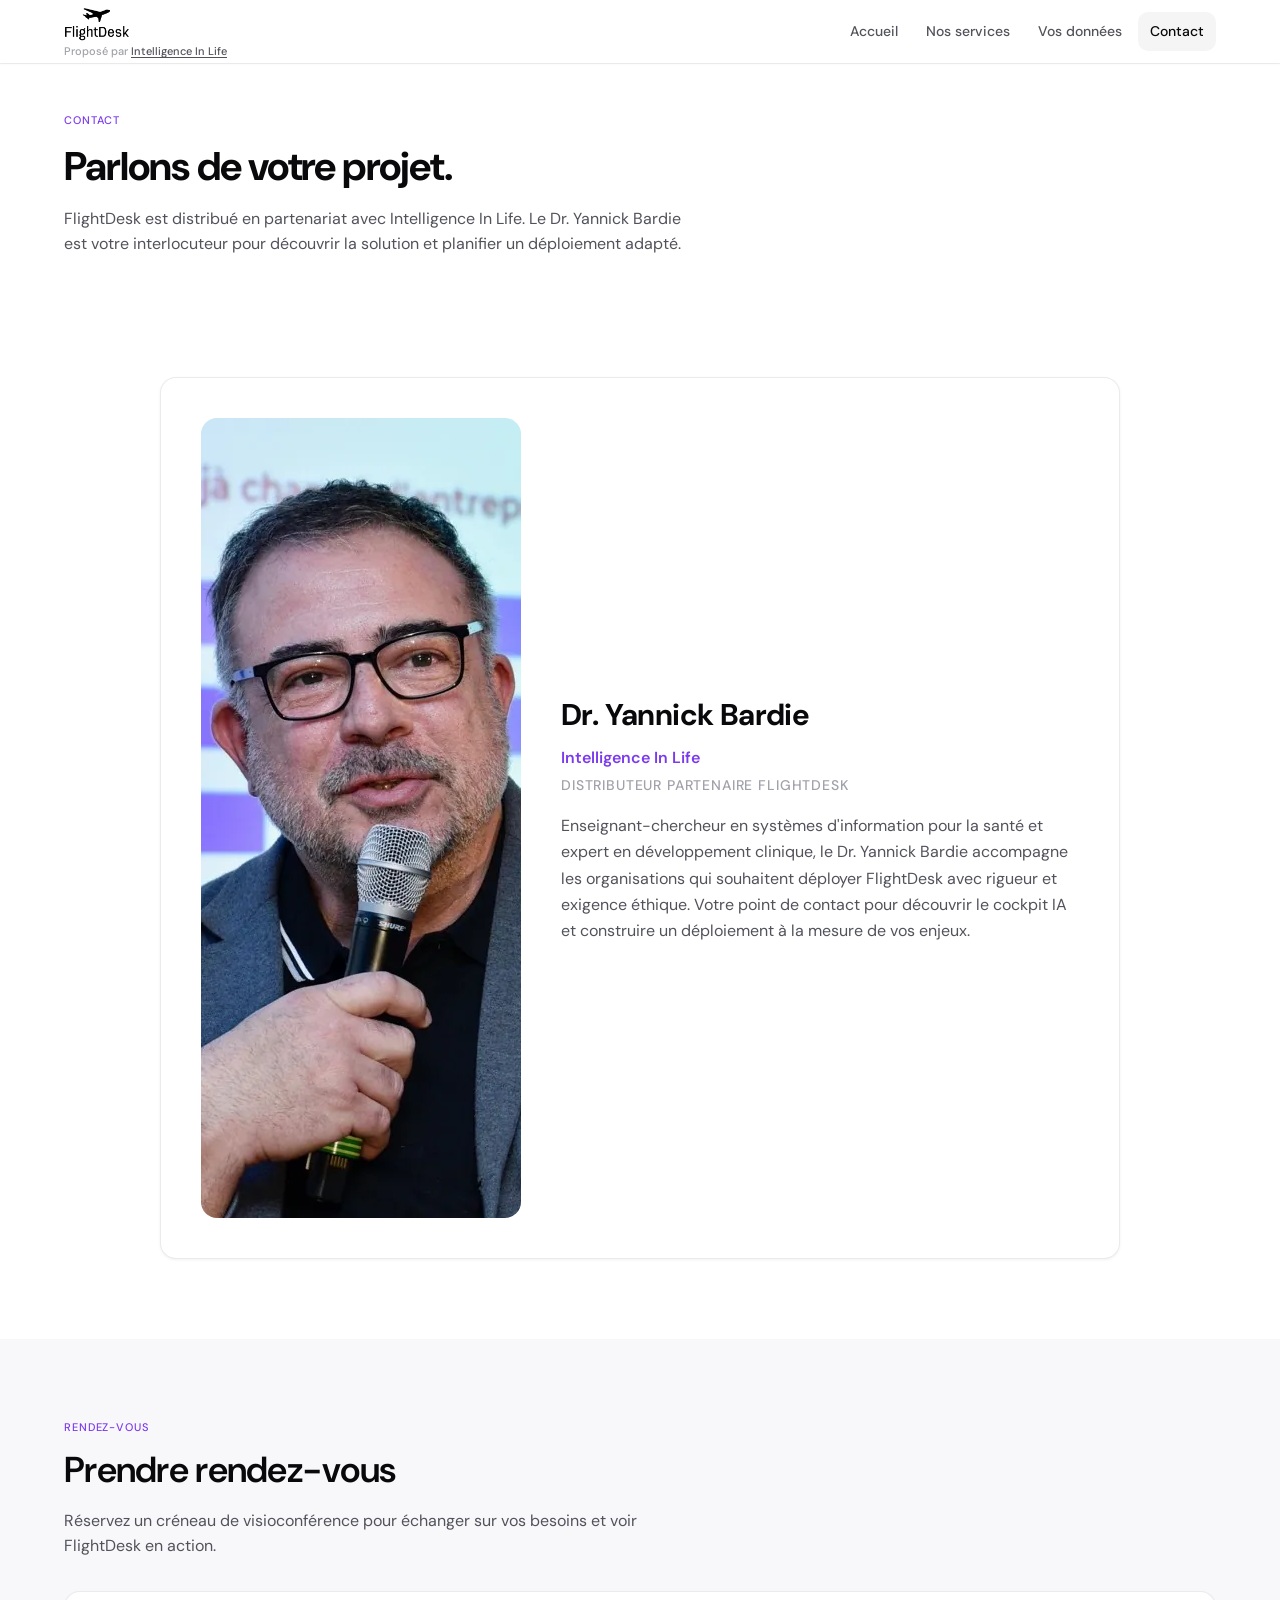
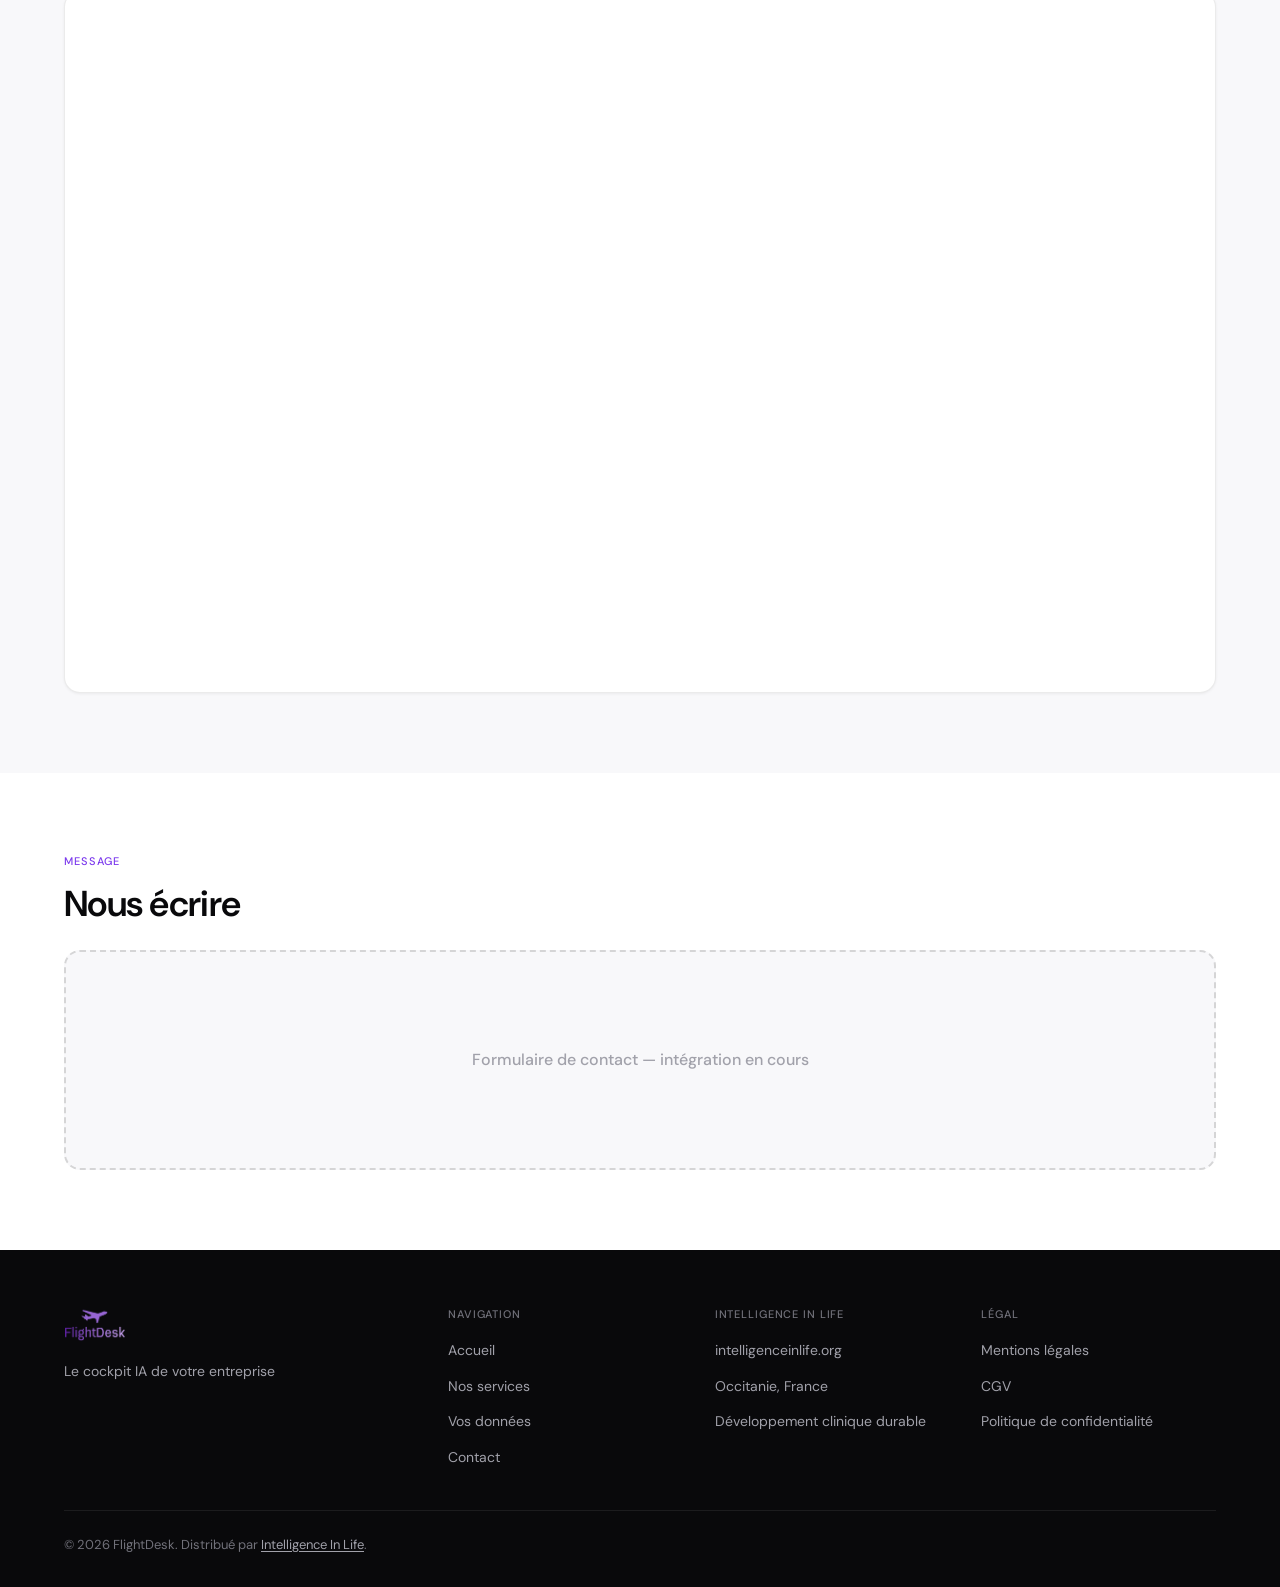
==== commit 6e01050d: "feat: adapt landing for Intelligence In Life distributor Co-authored-by: Cursor <cursoragent@cursor." ====
--- a/contact.html
+++ b/contact.html
@@ -4,7 +4,7 @@
   <meta charset="UTF-8">
   <meta name="viewport" content="width=device-width, initial-scale=1.0">
   <title>Contact | FlightDesk</title>
-  <meta name="description" content="Contactez FlightDesk pour discuter de votre projet. Réponse sous 48h.">
+  <meta name="description" content="Contactez le Dr. Yannick Bardie, distributeur partenaire FlightDesk chez Intelligence In Life. Réservez un créneau ou écrivez-nous.">
   <link rel="icon" type="image/png" href="favicon.png">
   <link rel="icon" type="image/x-icon" href="favicon.ico">
   <link rel="preconnect" href="https://fonts.googleapis.com">
@@ -16,9 +16,12 @@
 
 <header class="site-header is-scrolled">
   <div class="header-inner">
-    <a href="index.html" class="logo">
-      <img src="assets/logo-flightdesk.png" alt="FlightDesk" height="40">
-    </a>
+    <div class="header-brand-group">
+      <a href="index.html" class="logo">
+        <img src="assets/logo-flightdesk.png" alt="FlightDesk" height="40">
+      </a>
+      <p class="header-partner">Proposé par <a href="https://www.intelligenceinlife.org/" target="_blank" rel="noopener noreferrer">Intelligence In Life</a></p>
+    </div>
     <button class="nav-toggle" type="button" aria-expanded="false" aria-controls="site-nav" aria-label="Menu">
       <span></span><span></span><span></span>
     </button>
@@ -27,12 +30,9 @@
         <li><a href="index.html">Accueil</a></li>
         <li><a href="services.html">Nos services</a></li>
         <li><a href="securite.html">Vos données</a></li>
-        <li><a href="equipe.html">L'équipage</a></li>
         <li><a href="contact.html" class="is-active">Contact</a></li>
       </ul>
-      <a href="https://flightdesk.fr" class="btn btn-primary btn-sm header-cta-mobile" target="_blank" rel="noopener noreferrer">Se connecter</a>
     </nav>
-    <a href="https://flightdesk.fr" class="btn btn-primary btn-sm header-cta" target="_blank" rel="noopener noreferrer">Se connecter</a>
   </div>
 </header>
 
@@ -41,95 +41,48 @@
     <div class="container">
       <div class="section-label">Contact</div>
       <h1 class="section-title">Parlons de votre projet.</h1>
+      <p class="section-lead">FlightDesk est distribué en partenariat avec Intelligence In Life. Le Dr. Yannick Bardie est votre interlocuteur pour découvrir la solution et planifier un déploiement adapté.</p>
     </div>
   </section>
 
-  <section class="section contact-section fade-up">
+  <section class="section contact-presenter fade-up">
     <div class="container">
-      <div id="contact-form-wrap">
-        <form
-          class="contact-form contact-card"
-          action="https://formspree.io/f/xvzykkyl"
-          method="POST"
-        >
-          <input type="hidden" name="_subject" value="Nouvelle demande — FlightDesk">
+      <div class="contact-presenter-card">
+        <picture class="contact-presenter-media">
+          <source srcset="assets/yannick-bardie.webp" type="image/webp">
+          <img src="assets/yannick-bardie.jpg" alt="Dr. Yannick Bardie" class="contact-presenter-photo" width="800" height="800" loading="lazy">
+        </picture>
+        <div class="contact-presenter-copy">
+          <h2 class="contact-presenter-name">Dr. Yannick Bardie</h2>
+          <p class="contact-presenter-org">Intelligence In Life</p>
+          <p class="contact-presenter-role">Distributeur partenaire FlightDesk</p>
+          <p class="contact-presenter-bio">Enseignant-chercheur en systèmes d'information pour la santé et expert en développement clinique, le Dr. Yannick Bardie accompagne les organisations qui souhaitent déployer FlightDesk avec rigueur et exigence éthique. Votre point de contact pour découvrir le cockpit IA et construire un déploiement à la mesure de vos enjeux.</p>
+        </div>
+      </div>
+    </div>
+  </section>
 
-          <div class="form-row">
-            <div class="form-group">
-              <label for="prenom">Prénom</label>
-              <input type="text" id="prenom" name="prenom" required autocomplete="given-name">
-            </div>
-            <div class="form-group">
-              <label for="nom">Nom</label>
-              <input type="text" id="nom" name="nom" required autocomplete="family-name">
-            </div>
-          </div>
+  <section class="section section-alt contact-calendly fade-up">
+    <div class="container">
+      <div class="section-header">
+        <div class="section-label">Rendez-vous</div>
+        <h2 class="section-title">Prendre rendez-vous</h2>
+        <p class="section-lead">Réservez un créneau de visioconférence pour échanger sur vos besoins et voir FlightDesk en action.</p>
+      </div>
+      <div class="calendly-wrap">
+        <div class="calendly-inline-widget" data-url="https://calendly.com/yannickbardie/visio-avec-dr-yannick-bardie" style="min-width:320px;height:700px;"></div>
+      </div>
+    </div>
+  </section>
 
-          <div class="form-group">
-            <label for="email">Email professionnel</label>
-            <input type="email" id="email" name="email" required autocomplete="email">
-          </div>
-
-          <div class="form-group">
-            <label for="telephone">Téléphone <span class="form-hint">(optionnel)</span></label>
-            <input type="tel" id="telephone" name="telephone" autocomplete="tel">
-          </div>
-
-          <div class="form-group">
-            <label for="entreprise">Nom de l'entreprise</label>
-            <input type="text" id="entreprise" name="entreprise" required autocomplete="organization">
-          </div>
-
-          <div class="form-group">
-            <label for="secteur">Secteur d'activité</label>
-            <div class="select-wrap">
-              <select id="secteur" name="secteur" required>
-                <option value="" disabled selected>Sélectionnez un secteur</option>
-                <option value="Industrie">Industrie</option>
-                <option value="Immobilier">Immobilier</option>
-                <option value="Automobile">Automobile</option>
-                <option value="Construction">Construction</option>
-                <option value="Distribution alimentaire">Distribution alimentaire</option>
-                <option value="Santé">Santé</option>
-                <option value="Finance">Finance</option>
-                <option value="Autre">Autre</option>
-              </select>
-            </div>
-          </div>
-
-          <div class="form-group">
-            <label for="besoin">Quel est votre besoin ?</label>
-            <textarea id="besoin" name="besoin" required placeholder="Décrivez votre projet ou vos enjeux actuels..."></textarea>
-          </div>
-
-          <fieldset class="form-group form-fieldset">
-            <legend>Quel est votre horizon ?</legend>
-            <div class="radio-group">
-              <label class="radio-label">
-                <input type="radio" name="horizon" value="Dès que possible" required>
-                <span class="radio-ui"></span>
-                <span>Dès que possible</span>
-              </label>
-              <label class="radio-label">
-                <input type="radio" name="horizon" value="Dans les 3 prochains mois">
-                <span class="radio-ui"></span>
-                <span>Dans les 3 prochains mois</span>
-              </label>
-              <label class="radio-label">
-                <input type="radio" name="horizon" value="Dans 6 mois ou plus">
-                <span class="radio-ui"></span>
-                <span>Dans 6 mois ou plus</span>
-              </label>
-              <label class="radio-label">
-                <input type="radio" name="horizon" value="Je me renseigne">
-                <span class="radio-ui"></span>
-                <span>Je me renseigne</span>
-              </label>
-            </div>
-          </fieldset>
-
-          <button type="submit" class="btn btn-primary">Envoyer</button>
-        </form>
+  <section class="section contact-form-section fade-up">
+    <div class="container">
+      <div class="section-header">
+        <div class="section-label">Message</div>
+        <h2 class="section-title">Nous écrire</h2>
+      </div>
+      <div id="contact-form-placeholder" class="contact-form-slot">
+        <p>Formulaire de contact — intégration en cours</p>
       </div>
     </div>
   </section>
@@ -137,7 +90,7 @@
 
 <footer class="site-footer">
   <div class="container">
-    <div class="footer-grid">
+    <div class="footer-grid footer-grid-extended">
       <div class="footer-brand">
         <a href="index.html" class="logo">
           <img src="assets/logo-flightdesk.png" alt="FlightDesk" height="36">
@@ -150,8 +103,15 @@
           <li><a href="index.html">Accueil</a></li>
           <li><a href="services.html">Nos services</a></li>
           <li><a href="securite.html">Vos données</a></li>
-          <li><a href="equipe.html">L'équipage</a></li>
           <li><a href="contact.html">Contact</a></li>
+        </ul>
+      </div>
+      <div class="footer-links footer-contact">
+        <h4>Intelligence In Life</h4>
+        <ul>
+          <li><a href="https://www.intelligenceinlife.org/" target="_blank" rel="noopener noreferrer">intelligenceinlife.org</a></li>
+          <li><span>Occitanie, France</span></li>
+          <li><span>Développement clinique durable</span></li>
         </ul>
       </div>
       <div class="footer-links">
@@ -164,11 +124,12 @@
       </div>
     </div>
     <div class="footer-bottom">
-      <span>© 2026 FlightDesk. Solution française.</span>
+      <span>© 2026 FlightDesk. Distribué par <a href="https://www.intelligenceinlife.org/" target="_blank" rel="noopener noreferrer">Intelligence In Life</a>.</span>
     </div>
   </div>
 </footer>
 
+<script type="text/javascript" src="https://assets.calendly.com/assets/external/widget.js" async></script>
 <script src="main.js"></script>
 </body>
 </html>
--- a/style.css
+++ b/style.css
@@ -44,6 +44,10 @@
   overflow-x: hidden;
 }
 
+body.nav-open {
+  overflow: hidden;
+}
+
 a {
   color: inherit;
   text-decoration: none;
@@ -74,14 +78,25 @@
   background: transparent;
   border-bottom: 1px solid transparent;
   transition: background 0.35s ease, border-color 0.35s ease, box-shadow 0.35s ease;
+  isolation: isolate;
 }
 
 .site-header.is-scrolled {
+  background: transparent;
+  border-bottom-color: rgba(0, 0, 0, 0.06);
+  box-shadow: none;
+}
+
+.site-header.is-scrolled::before {
+  content: '';
+  position: absolute;
+  inset: 0;
+  z-index: -1;
   background: rgba(255, 255, 255, 0.96);
   backdrop-filter: blur(12px);
   -webkit-backdrop-filter: blur(12px);
-  border-bottom-color: rgba(0, 0, 0, 0.06);
   box-shadow: 0 1px 3px rgba(0, 0, 0, 0.04);
+  pointer-events: none;
 }
 
 .header-inner {
@@ -162,9 +177,9 @@
   flex-direction: column;
   justify-content: center;
   gap: 5px;
-  width: 40px;
-  height: 40px;
-  padding: 8px;
+  width: 44px;
+  height: 44px;
+  padding: 10px;
   background: transparent;
   border: 1px solid var(--border);
   border-radius: var(--radius);
@@ -298,34 +313,85 @@
 @media (max-width: 899px) {
   .site-nav {
     position: fixed;
-    top: var(--nav-h);
-    left: 0;
-    right: 0;
-    bottom: 0;
+    inset: 0;
+    width: 100%;
+    max-width: 100%;
+    height: 100%;
+    height: 100dvh;
+    z-index: 9999;
     flex-direction: column;
-    padding: 24px;
-    background: var(--bg-base);
-    border-top: 1px solid var(--border);
+    justify-content: center;
+    align-items: center;
+    gap: 0;
+    padding: calc(var(--nav-h) + 32px) 24px 40px;
+    background: #0a0f1a;
+    border: none;
+    overflow-x: hidden;
     overflow-y: auto;
-  }
-
-  .site-nav.is-open .header-cta-mobile {
-    margin-top: auto;
-    padding-top: 24px;
-  }
-
-  .site-nav.is-open {
-    background: var(--bg-base);
-  }
-
-  .site-nav.is-open .nav-list a {
-    color: var(--text-secondary);
-  }
-
-  .site-nav.is-open .nav-list a:hover,
-  .site-nav.is-open .nav-list a.is-active {
-    color: var(--text-primary);
-    background: rgba(0, 0, 0, 0.04);
+    -webkit-overflow-scrolling: touch;
+  }
+
+  .btn {
+    min-height: 44px;
+  }
+
+  .nav-list {
+    width: 100%;
+    max-width: 320px;
+    align-items: stretch;
+    gap: 8px;
+  }
+
+  .nav-list a {
+    text-align: center;
+    font-size: 1.25rem;
+    font-weight: 600;
+    padding: 14px 20px;
+    color: rgba(255, 255, 255, 0.88);
+  }
+
+  .nav-list a:hover,
+  .nav-list a.is-active {
+    color: #fff;
+    background: rgba(255, 255, 255, 0.08);
+  }
+
+  .site-nav .header-cta-mobile {
+    display: inline-flex;
+    margin-top: 32px;
+    width: 100%;
+    max-width: 320px;
+    justify-content: center;
+  }
+
+  body.nav-open .site-header {
+    z-index: 10000;
+    background: transparent;
+    border-bottom-color: transparent;
+    box-shadow: none;
+  }
+
+  body.nav-open .site-header::before {
+    display: none;
+  }
+
+  body.nav-open .site-header .logo img {
+    filter: brightness(0) invert(1);
+  }
+
+  body.nav-open .nav-toggle {
+    position: relative;
+    z-index: 10001;
+    border-color: rgba(255, 255, 255, 0.35);
+    color: #fff;
+  }
+
+  body.page-home.nav-open .site-header .logo img {
+    filter: brightness(0) invert(1);
+  }
+
+  body.nav-open .header-inner {
+    overflow: visible;
   }
 }
 
@@ -438,7 +504,9 @@
   position: relative;
   width: 100%;
   height: 100vh;
+  height: 100dvh;
   min-height: 100vh;
+  min-height: 100dvh;
   overflow: hidden;
   background: #05070d;
   isolation: isolate;
@@ -448,16 +516,46 @@
   position: absolute;
   inset: 0;
   z-index: 0;
+  width: 100%;
   overflow: hidden;
   pointer-events: none;
+}
+
+.hero-media-fallback {
+  position: absolute;
+  inset: 0;
+  z-index: 0;
+  overflow: hidden;
+  background:
+    radial-gradient(ellipse 70% 45% at 78% 18%, rgba(255, 248, 220, 0.14) 0%, transparent 55%),
+    radial-gradient(ellipse 50% 40% at 20% 80%, rgba(124, 58, 237, 0.12) 0%, transparent 50%),
+    linear-gradient(165deg, #0a1a3a 0%, #163a6b 38%, #3079bd 68%, #0d1525 100%);
+}
+
+.hero-fallback-jet {
+  position: absolute;
+  bottom: 22%;
+  left: 50%;
+  width: min(88%, 480px);
+  max-width: 100%;
+  height: auto;
+  transform: translateX(-50%);
+  opacity: 0.22;
+  pointer-events: none;
+}
+
+.hero--animated .hero-media-fallback {
+  visibility: hidden;
+  z-index: -1;
 }
 
 .hero-media iframe {
   position: absolute;
   top: 0;
   left: 50%;
-  width: 100vw;
-  height: 100vh;
+  z-index: 0;
+  width: 100%;
+  height: 100%;
   min-width: 177.78vh;
   min-height: 56.25vw;
   transform: translateX(-50%);
@@ -481,8 +579,10 @@
   width: 100%;
   max-width: var(--container);
   min-height: 100vh;
+  min-height: 100dvh;
   margin: 0 auto;
   padding: calc(var(--nav-h) + 48px) 24px 80px;
+  box-sizing: border-box;
 }
 
 .hero-copy {
@@ -532,14 +632,91 @@
 }
 
 @media (max-width: 767px) {
+  .section,
+  .section-alt {
+    padding: 48px 0;
+  }
+
+  .cta-violet {
+    padding: 48px 0;
+  }
+
+  .page-hero {
+    padding: 32px 0 24px;
+  }
+
   .hero-inner {
-    align-items: flex-end;
-    padding-bottom: 64px;
+    align-items: center;
+    justify-content: center;
+    padding: calc(var(--nav-h) + 16px) 20px 24px;
+    min-height: 100dvh;
   }
 
   .hero-copy {
     width: 100%;
     max-width: 100%;
+    padding: 20px 22px;
+  }
+
+  .hero-copy h1 {
+    font-size: clamp(1.5rem, 6.5vw, 2rem);
+    margin-bottom: 10px;
+  }
+
+  .hero-copy .hero-sub {
+    font-size: 0.9375rem;
+    margin-bottom: 18px;
+    line-height: 1.5;
+  }
+
+  .hero-fallback-jet {
+    bottom: 14%;
+    opacity: 0.18;
+  }
+
+  .hero-bottom-fade {
+    height: 80px;
+  }
+}
+
+@media (max-width: 767px) and (max-height: 700px) {
+  .hero-inner {
+    padding: calc(var(--nav-h) + 12px) 16px 16px;
+  }
+
+  .hero-copy {
+    padding: 16px 18px;
+  }
+
+  .hero-copy h1 {
+    font-size: 1.5rem;
+    margin-bottom: 8px;
+  }
+
+  .hero-copy .hero-sub {
+    font-size: 0.875rem;
+    margin-bottom: 14px;
+  }
+
+  .hero-cta-row {
+    gap: 10px;
+  }
+
+  .hero-fallback-jet {
+    bottom: 10%;
+    width: min(92%, 360px);
+    opacity: 0.14;
+  }
+}
+
+@media (prefers-reduced-motion: reduce) {
+  .hero-media iframe {
+    display: none !important;
+  }
+
+  .hero-media-fallback {
+    visibility: visible !important;
+    z-index: 0;
   }
 }
 
@@ -1296,3 +1473,185 @@
 .stagger-children.is-inview > *:nth-child(5) { transition-delay: calc(var(--stagger-step) * 4); }
 .stagger-children.is-inview > *:nth-child(6) { transition-delay: calc(var(--stagger-step) * 5); }
 .stagger-children.is-inview > *:nth-child(7) { transition-delay: calc(var(--stagger-step) * 6); }
+
+/* Intelligence In Life — distributeur partenaire */
+.header-brand-group {
+  display: flex;
+  flex-direction: column;
+  gap: 2px;
+  min-width: 0;
+}
+
+.header-partner {
+  font-size: 11px;
+  font-weight: 500;
+  color: var(--text-muted);
+  line-height: 1.3;
+  white-space: nowrap;
+}
+
+.header-partner a {
+  color: var(--text-secondary);
+  text-decoration: underline;
+  text-underline-offset: 2px;
+}
+
+.header-partner a:hover {
+  color: var(--accent);
+}
+
+.page-home .site-header:not(.is-scrolled) .header-partner {
+  color: rgba(255, 255, 255, 0.55);
+}
+
+.page-home .site-header:not(.is-scrolled) .header-partner a {
+  color: rgba(255, 255, 255, 0.75);
+}
+
+.page-home .site-header:not(.is-scrolled) .header-partner a:hover {
+  color: #fff;
+}
+
+body.nav-open .header-partner {
+  display: none;
+}
+
+@media (max-width: 599px) {
+  .header-partner {
+    display: none;
+  }
+}
+
+.footer-grid-extended {
+  grid-template-columns: 1fr;
+}
+
+@media (min-width: 768px) {
+  .footer-grid-extended {
+    grid-template-columns: 1.5fr 1fr 1fr 1fr;
+  }
+}
+
+.footer-bottom a {
+  color: #a1a1aa;
+  text-decoration: underline;
+  text-underline-offset: 2px;
+}
+
+.footer-bottom a:hover {
+  color: #fff;
+}
+
+.contact-presenter-card {
+  display: grid;
+  gap: 32px;
+  align-items: center;
+  max-width: 960px;
+  margin: 0 auto;
+  padding: clamp(24px, 4vw, 40px);
+  background: #fff;
+  border: 1px solid rgba(0, 0, 0, 0.08);
+  border-radius: var(--radius-card);
+  box-shadow: var(--shadow-card);
+}
+
+.contact-presenter-media {
+  margin: 0 auto;
+  width: min(100%, 320px);
+}
+
+.contact-presenter-photo {
+  width: 100%;
+  aspect-ratio: 1;
+  object-fit: cover;
+  border-radius: var(--radius-card);
+}
+
+.contact-presenter-name {
+  font-size: clamp(1.5rem, 3vw, 1.875rem);
+  font-weight: 700;
+  letter-spacing: -0.02em;
+  margin-bottom: 6px;
+}
+
+.contact-presenter-org {
+  font-size: 16px;
+  font-weight: 600;
+  color: var(--accent);
+  margin-bottom: 4px;
+}
+
+.contact-presenter-role {
+  font-size: 14px;
+  font-weight: 500;
+  color: var(--text-muted);
+  text-transform: uppercase;
+  letter-spacing: 0.06em;
+  margin-bottom: 16px;
+}
+
+.contact-presenter-bio {
+  font-size: 16px;
+  line-height: 1.65;
+  color: var(--text-secondary);
+}
+
+@media (min-width: 768px) {
+  .contact-presenter-card {
+    grid-template-columns: minmax(240px, 320px) 1fr;
+    gap: 40px;
+  }
+
+  .contact-presenter-media {
+    margin: 0;
+    width: 100%;
+  }
+}
+
+.contact-calendly .section-header {
+  margin-bottom: 32px;
+}
+
+.calendly-wrap {
+  width: 100%;
+  border-radius: var(--radius-card);
+  overflow: hidden;
+  background: #fff;
+  border: 1px solid rgba(0, 0, 0, 0.08);
+  box-shadow: var(--shadow-card);
+}
+
+.calendly-wrap .calendly-inline-widget {
+  width: 100%;
+  min-width: 0 !important;
+  height: 700px;
+}
+
+@media (max-width: 767px) {
+  .calendly-wrap .calendly-inline-widget {
+    height: 620px;
+  }
+}
+
+.contact-form-section .section-header {
+  margin-bottom: 24px;
+}
+
+.contact-form-slot {
+  display: flex;
+  align-items: center;
+  justify-content: center;
+  min-height: 220px;
+  padding: 48px 24px;
+  text-align: center;
+  background: var(--bg-alt);
+  border: 2px dashed rgba(0, 0, 0, 0.14);
+  border-radius: var(--radius-card);
+}
+
+.contact-form-slot p {
+  font-size: 16px;
+  font-weight: 500;
+  color: var(--text-muted);
+  margin: 0;
+}
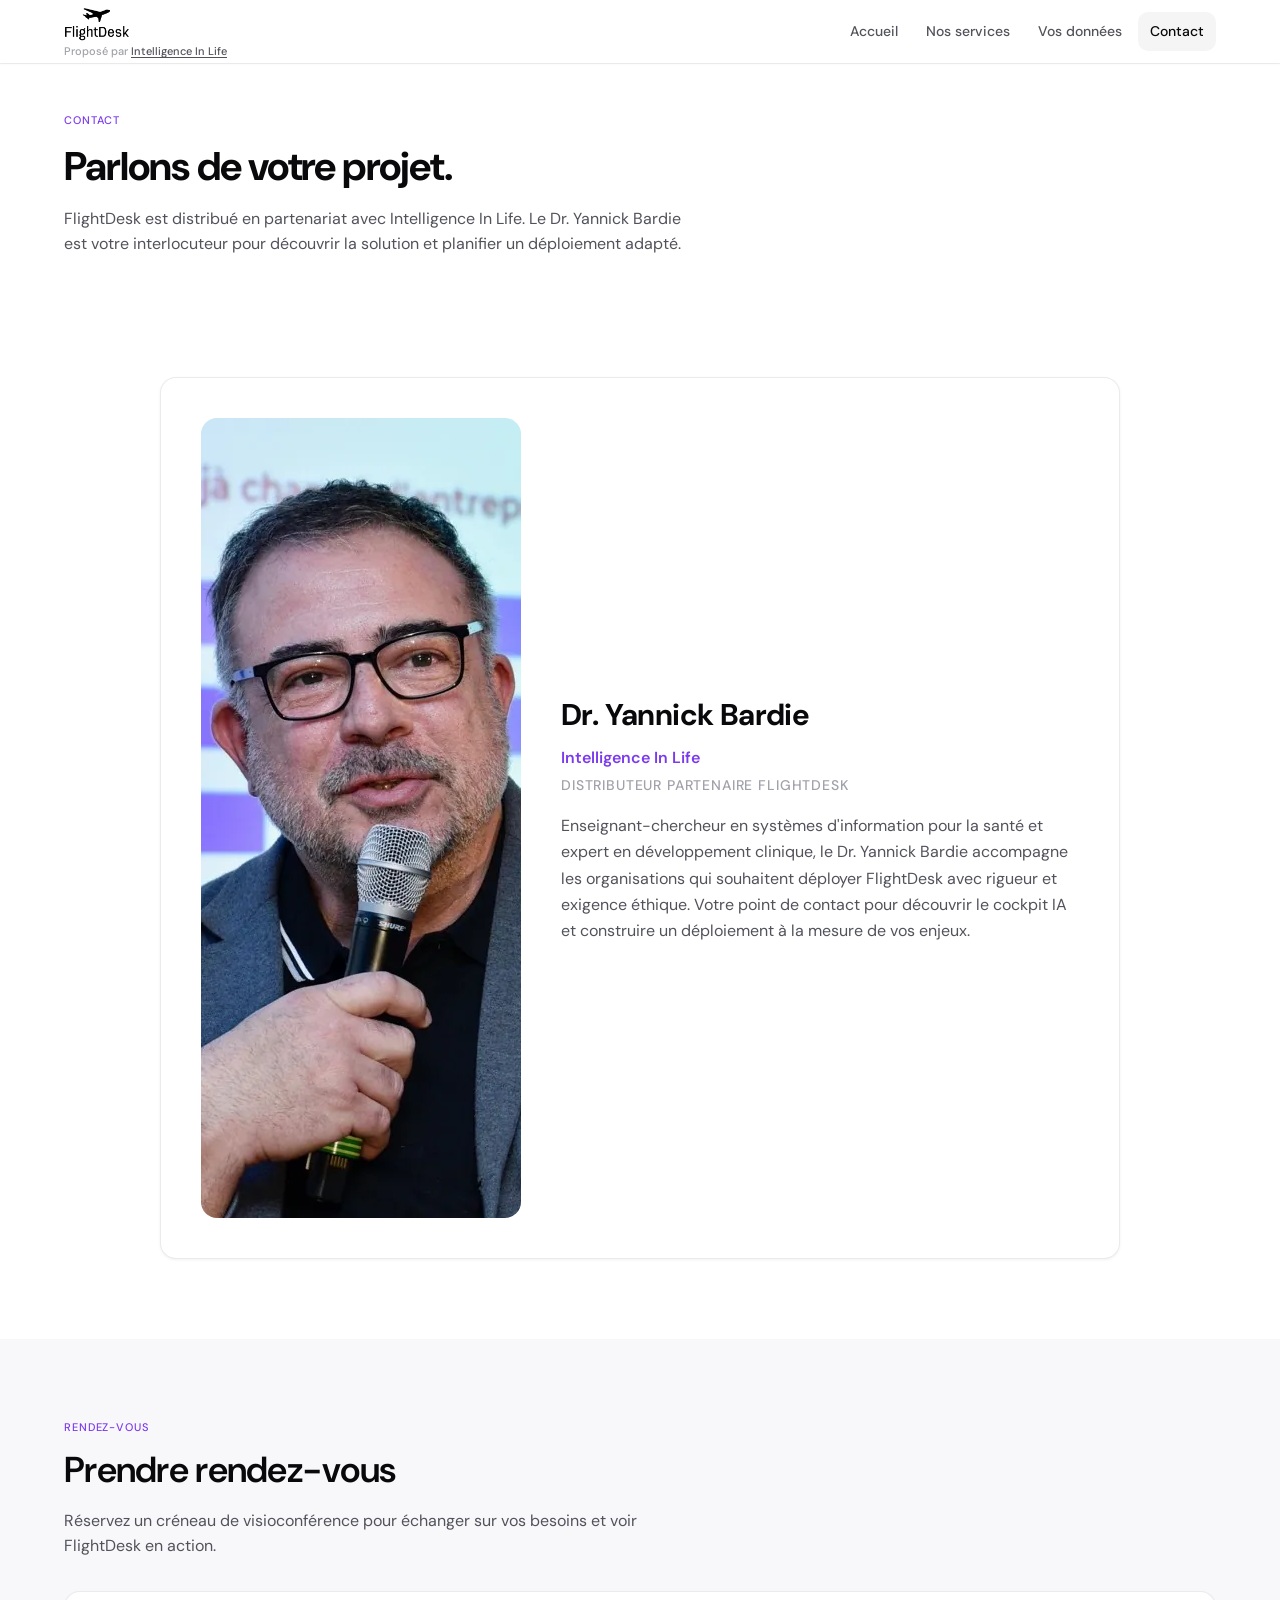
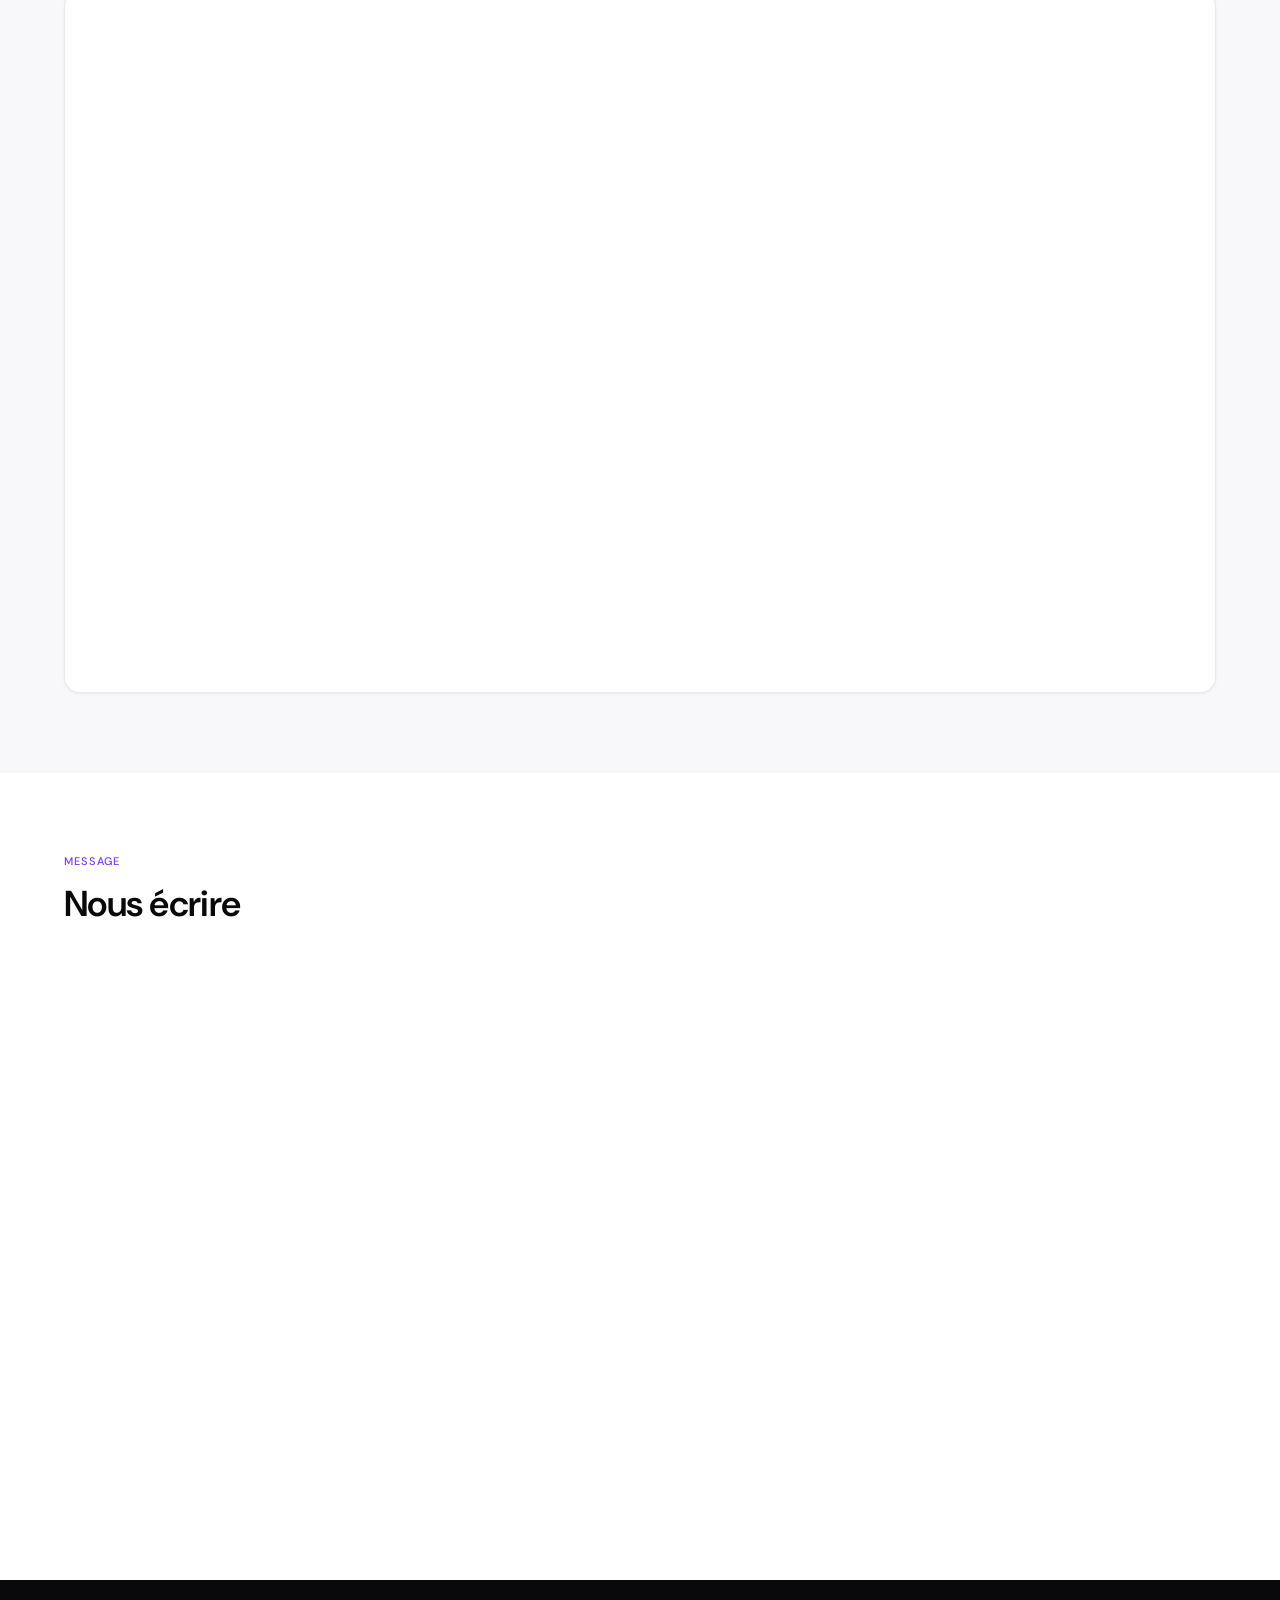
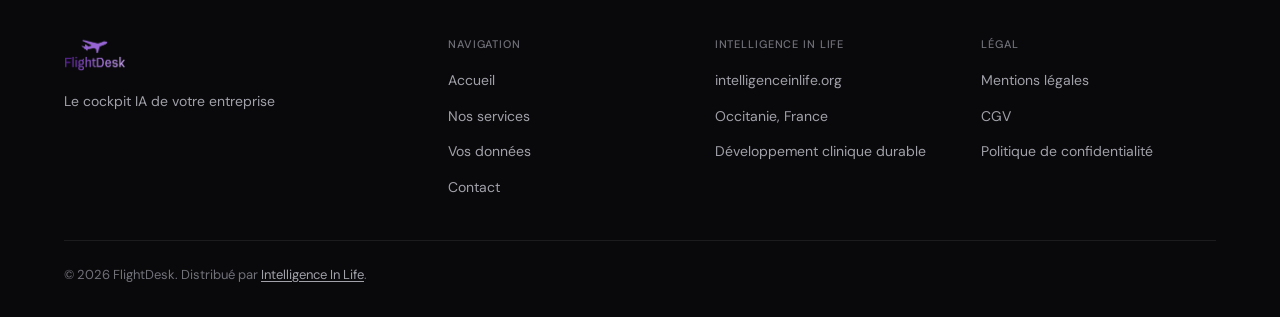
==== commit 02fba52c: "feat: integrate Intelligence In Life contact form Co-authored-by: Cursor <cursoragent@cursor.com>" ====
--- a/contact.html
+++ b/contact.html
@@ -11,6 +11,23 @@
   <link rel="preconnect" href="https://fonts.gstatic.com" crossorigin>
   <link href="https://fonts.googleapis.com/css2?family=DM+Sans:ital,opsz,wght@0,9..40,300..800;1,9..40,300..800&display=swap" rel="stylesheet">
   <link rel="stylesheet" href="style.css">
+  <style>
+    .contact-form-slot {
+      background: none;
+      border: none;
+      min-height: 0;
+      padding: 0;
+      display: block;
+      text-align: initial;
+      overflow: hidden;
+    }
+
+    @media (max-width: 767px) {
+      .contact-form-slot iframe {
+        max-width: 100%;
+      }
+    }
+  </style>
 </head>
 <body class="page-inner">
 
@@ -82,7 +99,15 @@
         <h2 class="section-title">Nous écrire</h2>
       </div>
       <div id="contact-form-placeholder" class="contact-form-slot">
-        <p>Formulaire de contact — intégration en cours</p>
+        <iframe
+          src="https://intelligenceinlife.org/form/formulaire.php"
+          width="100%"
+          height="550px"
+          frameborder="0"
+          scrolling="no"
+          style="border: none; max-width: 600px; display: block; margin: 0 auto;"
+          title="Formulaire de contact Intelligence In Life">
+        </iframe>
       </div>
     </div>
   </section>
